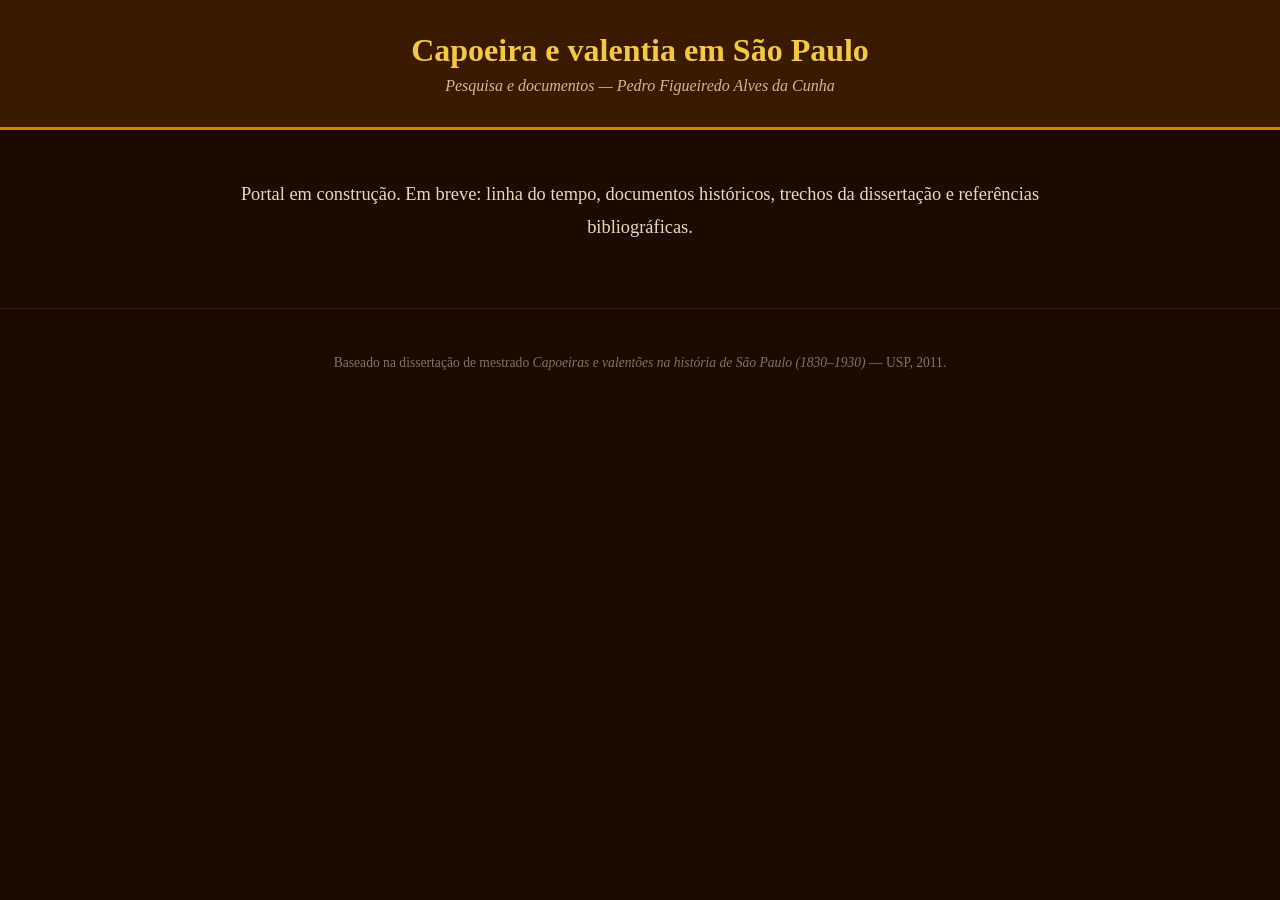
==== index.html @ b73220f3 "Página inicial do portal - estrutura base" ====
<!DOCTYPE html>
<html lang="pt-BR">
<head>
  <meta charset="UTF-8" />
  <meta name="viewport" content="width=device-width, initial-scale=1.0" />
  <title>Capoeira e valentia em São Paulo — Pesquisa e documentos</title>
  <style>
    body {
      font-family: Georgia, serif;
      background: #1a0a00;
      color: #f0e6d3;
      margin: 0;
      padding: 0;
    }
    header {
      background: #3b1a00;
      padding: 2rem;
      text-align: center;
      border-bottom: 3px solid #c8860a;
    }
    header h1 {
      font-size: 2rem;
      color: #f5c842;
      margin: 0 0 0.5rem 0;
    }
    header p {
      color: #d4b896;
      font-style: italic;
      margin: 0;
    }
    main {
      max-width: 900px;
      margin: 3rem auto;
      padding: 0 1.5rem;
      text-align: center;
    }
    main p {
      font-size: 1.15rem;
      line-height: 1.8;
      color: #e8d8c0;
    }
    footer {
      text-align: center;
      padding: 2rem;
      color: #8a7060;
      font-size: 0.85rem;
      border-top: 1px solid #3b1a00;
      margin-top: 4rem;
    }
  </style>
</head>
<body>
  <header>
    <h1>Capoeira e valentia em São Paulo</h1>
    <p>Pesquisa e documentos — Pedro Figueiredo Alves da Cunha</p>
  </header>
  <main>
    <p>Portal em construção. Em breve: linha do tempo, documentos históricos, trechos da dissertação e referências bibliográficas.</p>
  </main>
  <footer>
    <p>Baseado na dissertação de mestrado <em>Capoeiras e valentões na história de São Paulo (1830–1930)</em> — USP, 2011.</p>
  </footer>
</body>
</html>
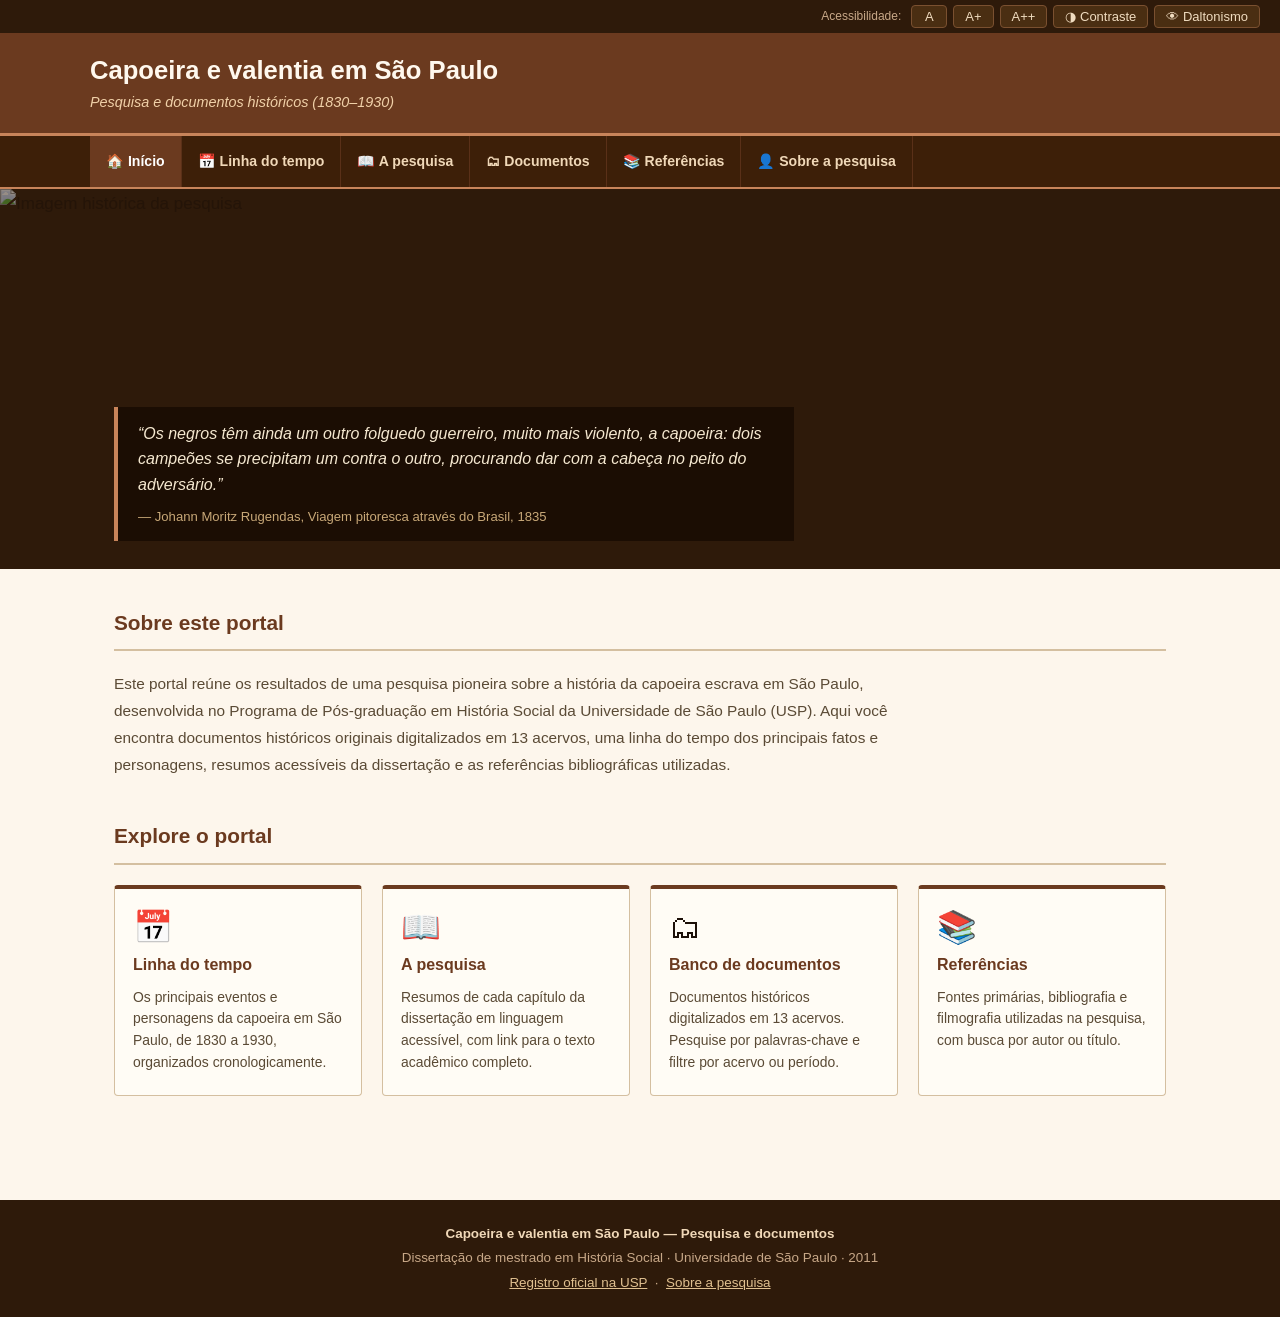
==== commit 235ac0b5: "Estrutura base do portal: layout, identidade visual, navegação e páginas-esqueleto" ====
--- a/index.html
+++ b/index.html
@@ -3,62 +3,105 @@
 <head>
   <meta charset="UTF-8" />
   <meta name="viewport" content="width=device-width, initial-scale=1.0" />
+  <meta name="description" content="Portal de pesquisa sobre a história da capoeira escrava em São Paulo (1830-1930). Documentos históricos, linha do tempo, dissertação e referências." />
   <title>Capoeira e valentia em São Paulo — Pesquisa e documentos</title>
-  <style>
-    body {
-      font-family: Georgia, serif;
-      background: #1a0a00;
-      color: #f0e6d3;
-      margin: 0;
-      padding: 0;
-    }
-    header {
-      background: #3b1a00;
-      padding: 2rem;
-      text-align: center;
-      border-bottom: 3px solid #c8860a;
-    }
-    header h1 {
-      font-size: 2rem;
-      color: #f5c842;
-      margin: 0 0 0.5rem 0;
-    }
-    header p {
-      color: #d4b896;
-      font-style: italic;
-      margin: 0;
-    }
-    main {
-      max-width: 900px;
-      margin: 3rem auto;
-      padding: 0 1.5rem;
-      text-align: center;
-    }
-    main p {
-      font-size: 1.15rem;
-      line-height: 1.8;
-      color: #e8d8c0;
-    }
-    footer {
-      text-align: center;
-      padding: 2rem;
-      color: #8a7060;
-      font-size: 0.85rem;
-      border-top: 1px solid #3b1a00;
-      margin-top: 4rem;
-    }
-  </style>
+  <link rel="stylesheet" href="style.css" />
 </head>
 <body>
+
+  <!-- BARRA DE ACESSIBILIDADE -->
+  <div class="acess-bar" role="toolbar" aria-label="Opções de acessibilidade">
+    <span>Acessibilidade:</span>
+    <button class="btn-fonte" data-nivel="n" title="Tamanho de texto padrão">A</button>
+    <button class="btn-fonte" data-nivel="g"  title="Texto maior">A+</button>
+    <button class="btn-fonte" data-nivel="gg" title="Texto bem maior">A++</button>
+    <button id="btn-contraste"  title="Alto contraste para baixa visão">◑ Contraste</button>
+    <button id="btn-daltonismo" title="Filtro para daltonismo">👁 Daltonismo</button>
+  </div>
+
+  <!-- CABEÇALHO -->
   <header>
-    <h1>Capoeira e valentia em São Paulo</h1>
-    <p>Pesquisa e documentos — Pedro Figueiredo Alves da Cunha</p>
+    <div class="header-inner">
+      <h1>Capoeira e valentia em São Paulo</h1>
+      <p class="subtitulo">Pesquisa e documentos históricos (1830–1930)</p>
+    </div>
   </header>
+
+  <!-- MENU -->
+  <nav aria-label="Menu principal">
+    <button class="menu-toggle" aria-expanded="false" aria-controls="menu-lista">☰ Menu</button>
+    <ul id="menu-lista" role="list">
+      <li><a href="index.html" class="ativo">🏠 Início</a></li>
+      <li><a href="timeline.html">📅 Linha do tempo</a></li>
+      <li><a href="dissertacao.html">📖 A pesquisa</a></li>
+      <li><a href="documentos.html">🗂 Documentos</a></li>
+      <li><a href="referencias.html">📚 Referências</a></li>
+      <li><a href="sobre.html">👤 Sobre a pesquisa</a></li>
+    </ul>
+  </nav>
+
+  <!-- HERO BANNER -->
+  <section class="hero" aria-label="Imagem histórica em destaque">
+    <img id="hero-img" class="hero-img" src="img/hero/Rugendas_capoeira_RJ.jpg" alt="Imagem histórica da pesquisa" />
+    <div class="hero-overlay">
+      <blockquote class="hero-citacao">
+        <span id="hero-texto">"Aqui é a capoeira, espécie de dança física, de evoluções atrevidas e guerreiras, cadenciada pelo tambor do Congo."</span>
+        <cite id="hero-fonte">— Charles Ribeyrolles, <em>Brazil Pittoresco</em>, 1859</cite>
+      </blockquote>
+    </div>
+  </section>
+
+  <!-- CONTEÚDO PRINCIPAL -->
   <main>
-    <p>Portal em construção. Em breve: linha do tempo, documentos históricos, trechos da dissertação e referências bibliográficas.</p>
+
+    <!-- INTRODUÇÃO -->
+    <section aria-labelledby="intro-titulo" style="margin-bottom: 40px;">
+      <h2 id="intro-titulo" class="secao-titulo">Sobre este portal</h2>
+      <p style="max-width: 780px; color: var(--text-muted); font-size: 0.96rem;">
+        Este portal reúne os resultados de uma pesquisa pioneira sobre a história da capoeira escrava em São Paulo, desenvolvida no Programa de Pós-graduação em História Social da Universidade de São Paulo (USP). Aqui você encontra documentos históricos originais digitalizados em 13 acervos, uma linha do tempo dos principais fatos e personagens, resumos acessíveis da dissertação e as referências bibliográficas utilizadas.
+      </p>
+    </section>
+
+    <!-- CARDS DAS SEÇÕES -->
+    <section aria-labelledby="secoes-titulo">
+      <h2 id="secoes-titulo" class="secao-titulo">Explore o portal</h2>
+      <div class="cards-grid">
+        <a class="card" href="timeline.html">
+          <span class="card-icon">📅</span>
+          <h3>Linha do tempo</h3>
+          <p>Os principais eventos e personagens da capoeira em São Paulo, de 1830 a 1930, organizados cronologicamente.</p>
+        </a>
+        <a class="card" href="dissertacao.html">
+          <span class="card-icon">📖</span>
+          <h3>A pesquisa</h3>
+          <p>Resumos de cada capítulo da dissertação em linguagem acessível, com link para o texto acadêmico completo.</p>
+        </a>
+        <a class="card" href="documentos.html">
+          <span class="card-icon">🗂</span>
+          <h3>Banco de documentos</h3>
+          <p>Documentos históricos digitalizados em 13 acervos. Pesquise por palavras-chave e filtre por acervo ou período.</p>
+        </a>
+        <a class="card" href="referencias.html">
+          <span class="card-icon">📚</span>
+          <h3>Referências</h3>
+          <p>Fontes primárias, bibliografia e filmografia utilizadas na pesquisa, com busca por autor ou título.</p>
+        </a>
+      </div>
+    </section>
+
   </main>
+
+  <!-- RODAPÉ -->
   <footer>
-    <p>Baseado na dissertação de mestrado <em>Capoeiras e valentões na história de São Paulo (1830–1930)</em> — USP, 2011.</p>
+    <p>
+      <strong>Capoeira e valentia em São Paulo — Pesquisa e documentos</strong><br />
+      Dissertação de mestrado em História Social · Universidade de São Paulo · 2011<br />
+      <a href="https://teses.usp.br/teses/disponiveis/8/8138/tde-11092012-105013/pt-br.html" target="_blank" rel="noopener">Registro oficial na USP</a>
+      &nbsp;·&nbsp;
+      <a href="sobre.html">Sobre a pesquisa</a>
+    </p>
   </footer>
+
+  <script src="script.js"></script>
 </body>
 </html>
--- a/style.css
+++ b/style.css
@@ -0,0 +1,366 @@
+/* ============================================================
+   PORTAL: Capoeira e valentia em São Paulo
+   Folha de estilos global
+   ============================================================ */
+
+/* === VARIÁVEIS DE TEMA (padrão: creme/pardo histórico) === */
+:root {
+  --bg:           #fdf6ec;   /* creme papel antigo */
+  --bg-alt:       #f5ead8;   /* pardo claro */
+  --bg-card:      #fffcf5;
+  --text:         #1c1008;   /* marrom muito escuro */
+  --text-muted:   #5a4a35;
+  --accent:       #6b3a1f;   /* marrom-terra */
+  --accent-hover: #8f4f28;
+  --accent-light: #c8845a;
+  --border:       #d4bfa0;
+  --focus:        #005fcc;
+  --white:        #ffffff;
+  --font:         Arial, Helvetica, sans-serif;
+  --font-size:    17px;
+  --radius:       4px;
+  --shadow:       0 2px 10px rgba(0,0,0,0.10);
+}
+
+/* === ALTO CONTRASTE === */
+body.alto-contraste {
+  --bg:           #000000;
+  --bg-alt:       #111111;
+  --bg-card:      #0a0a0a;
+  --text:         #ffffff;
+  --text-muted:   #dddddd;
+  --accent:       #ffdd00;
+  --accent-hover: #ffee55;
+  --accent-light: #ffee55;
+  --border:       #888888;
+}
+
+/* === DALTONISMO (desaturado) === */
+body.daltonismo { filter: grayscale(60%) contrast(1.15); }
+
+/* === TAMANHOS DE FONTE === */
+body.fonte-g  { --font-size: 20px; }
+body.fonte-gg { --font-size: 24px; }
+
+/* ============================================================
+   RESET E BASE
+   ============================================================ */
+*, *::before, *::after { box-sizing: border-box; margin: 0; padding: 0; }
+
+html { scroll-behavior: smooth; }
+
+body {
+  font-family: var(--font);
+  font-size: var(--font-size);
+  background: var(--bg);
+  color: var(--text);
+  line-height: 1.75;
+  min-height: 100vh;
+  display: flex;
+  flex-direction: column;
+}
+
+img { max-width: 100%; height: auto; display: block; }
+
+a {
+  color: var(--accent);
+  text-decoration: underline;
+}
+a:hover  { color: var(--accent-hover); }
+a:focus  { outline: 3px solid var(--focus); outline-offset: 2px; }
+
+/* ============================================================
+   ACESSIBILIDADE — barra no canto superior direito
+   ============================================================ */
+.acess-bar {
+  background: #2e1a0a;
+  display: flex;
+  justify-content: flex-end;
+  align-items: center;
+  gap: 6px;
+  padding: 5px 20px;
+  flex-wrap: wrap;
+}
+.acess-bar span {
+  color: #c8a888;
+  font-size: 12px;
+  margin-right: 4px;
+}
+.acess-bar button {
+  background: #4a2e12;
+  color: #f0dcc0;
+  border: 1px solid #7a5030;
+  border-radius: var(--radius);
+  padding: 3px 11px;
+  font-size: 13px;
+  font-family: var(--font);
+  cursor: pointer;
+  transition: background .15s;
+  min-width: 36px;
+}
+.acess-bar button:hover   { background: var(--accent); }
+.acess-bar button.ativo   { background: var(--accent); border-color: var(--accent-light); }
+.acess-bar button:focus   { outline: 3px solid var(--focus); }
+
+/* ============================================================
+   CABEÇALHO
+   ============================================================ */
+header {
+  background: var(--accent);
+  padding: 22px 24px 18px;
+  border-bottom: 3px solid var(--accent-light);
+}
+.header-inner {
+  max-width: 1100px;
+  margin: 0 auto;
+}
+header h1 {
+  font-family: var(--font);
+  font-size: 1.6rem;
+  font-weight: 700;
+  color: #fff8ee;
+  line-height: 1.2;
+}
+header .subtitulo {
+  font-size: 0.9rem;
+  color: #f0d0a8;
+  margin-top: 4px;
+  font-style: italic;
+}
+
+/* ============================================================
+   MENU DE NAVEGAÇÃO
+   ============================================================ */
+nav {
+  background: #3d1f08;
+  border-bottom: 2px solid var(--accent-light);
+  position: sticky;
+  top: 0;
+  z-index: 100;
+}
+nav ul {
+  max-width: 1100px;
+  margin: 0 auto;
+  display: flex;
+  list-style: none;
+  flex-wrap: wrap;
+}
+nav ul li a {
+  display: block;
+  color: #f0d8b8;
+  text-decoration: none;
+  padding: 13px 16px;
+  font-size: 0.88rem;
+  font-weight: 600;
+  border-right: 1px solid #5a3018;
+  transition: background .15s, color .15s;
+  white-space: nowrap;
+}
+nav ul li a:hover  { background: var(--accent); color: #ffffff; text-decoration: none; }
+nav ul li a.ativo  { background: var(--accent); color: #ffffff; }
+nav ul li a:focus  { outline: 3px solid var(--focus); outline-offset: -3px; }
+
+/* menu hambúrguer mobile */
+.menu-toggle {
+  display: none;
+  background: none;
+  border: none;
+  color: #f0d8b8;
+  font-size: 1.6rem;
+  padding: 10px 18px;
+  cursor: pointer;
+  width: 100%;
+  text-align: left;
+}
+
+/* ============================================================
+   HERO BANNER
+   ============================================================ */
+.hero {
+  position: relative;
+  width: 100%;
+  height: 380px;
+  overflow: hidden;
+  background: #2e1a0a;
+  display: flex;
+  align-items: flex-end;
+}
+.hero-img {
+  position: absolute;
+  inset: 0;
+  width: 100%;
+  height: 100%;
+  object-fit: cover;
+  object-position: center 30%;
+  opacity: 0.5;
+  transition: opacity .4s;
+}
+.hero-overlay {
+  position: relative;
+  z-index: 1;
+  width: 100%;
+  max-width: 1100px;
+  margin: 0 auto;
+  padding: 0 24px 28px;
+}
+.hero-citacao {
+  background: rgba(20, 8, 0, 0.75);
+  border-left: 4px solid var(--accent-light);
+  color: #f5e8d0;
+  padding: 14px 20px;
+  font-size: 1rem;
+  font-style: italic;
+  max-width: 680px;
+  line-height: 1.6;
+}
+.hero-citacao cite {
+  display: block;
+  margin-top: 8px;
+  font-size: 0.82rem;
+  font-style: normal;
+  color: #c8a878;
+}
+
+/* ============================================================
+   CONTEÚDO PRINCIPAL
+   ============================================================ */
+main {
+  max-width: 1100px;
+  margin: 0 auto;
+  padding: 36px 24px 56px;
+  flex: 1;
+  width: 100%;
+}
+
+.secao-titulo {
+  font-size: 1.3rem;
+  font-weight: 700;
+  color: var(--accent);
+  margin-bottom: 20px;
+  padding-bottom: 8px;
+  border-bottom: 2px solid var(--border);
+}
+
+/* ============================================================
+   CARDS DAS SEÇÕES
+   ============================================================ */
+.cards-grid {
+  display: grid;
+  grid-template-columns: repeat(auto-fit, minmax(220px, 1fr));
+  gap: 20px;
+  margin-bottom: 48px;
+}
+.card {
+  background: var(--bg-card);
+  border: 1px solid var(--border);
+  border-top: 4px solid var(--accent);
+  border-radius: var(--radius);
+  padding: 22px 18px;
+  text-decoration: none;
+  color: var(--text);
+  transition: box-shadow .2s, border-top-color .2s, transform .15s;
+  display: flex;
+  flex-direction: column;
+  gap: 8px;
+}
+.card:hover {
+  box-shadow: var(--shadow);
+  border-top-color: var(--accent-light);
+  transform: translateY(-2px);
+  text-decoration: none;
+}
+.card:focus { outline: 3px solid var(--focus); }
+.card-icon  { font-size: 2rem; line-height: 1; }
+.card h3    { font-size: 1rem; font-weight: 700; color: var(--accent); }
+.card p     { font-size: 0.87rem; color: var(--text-muted); line-height: 1.55; }
+
+/* ============================================================
+   SEÇÃO SOBRE A PESQUISA
+   ============================================================ */
+.sobre-grid {
+  display: grid;
+  grid-template-columns: 180px 1fr;
+  gap: 32px;
+  align-items: start;
+  padding-top: 36px;
+  border-top: 1px solid var(--border);
+}
+.sobre-foto {
+  width: 100%;
+  aspect-ratio: 3/4;
+  object-fit: cover;
+  object-position: center top;
+  border: 2px solid var(--border);
+  border-radius: var(--radius);
+  filter: grayscale(100%);
+}
+.sobre-texto h2   { font-size: 1.2rem; color: var(--accent); margin-bottom: 12px; }
+.sobre-texto p    { color: var(--text-muted); font-size: 0.93rem; margin-bottom: 12px; line-height: 1.7; }
+.sobre-texto a    { color: var(--accent); }
+.sobre-texto a:hover { color: var(--accent-hover); }
+
+/* ============================================================
+   PÁGINAS INTERNAS — cabeçalho de seção
+   ============================================================ */
+.page-header {
+  background: var(--bg-alt);
+  border-bottom: 2px solid var(--border);
+  padding: 28px 24px;
+  margin-bottom: 32px;
+}
+.page-header-inner {
+  max-width: 1100px;
+  margin: 0 auto;
+}
+.page-header h2   { font-size: 1.5rem; color: var(--accent); margin-bottom: 6px; }
+.page-header p    { font-size: 0.95rem; color: var(--text-muted); }
+
+/* em construção */
+.em-construcao {
+  text-align: center;
+  padding: 60px 24px;
+  color: var(--text-muted);
+}
+.em-construcao .icon { font-size: 3rem; margin-bottom: 16px; }
+.em-construcao h3    { font-size: 1.2rem; color: var(--accent); margin-bottom: 10px; }
+
+/* ============================================================
+   RODAPÉ
+   ============================================================ */
+footer {
+  background: #2e1a0a;
+  color: #c8a888;
+  text-align: center;
+  padding: 22px 24px;
+  font-size: 0.84rem;
+  line-height: 1.8;
+  margin-top: auto;
+}
+footer a { color: #e0c090; }
+footer strong { color: #f0d8b8; }
+
+/* ============================================================
+   RESPONSIVO
+   ============================================================ */
+@media (max-width: 768px) {
+  header h1          { font-size: 1.25rem; }
+  .hero              { height: 260px; }
+  .hero-citacao      { font-size: 0.9rem; }
+
+  /* menu colapsável */
+  .menu-toggle       { display: block; }
+  nav ul             { display: none; flex-direction: column; }
+  nav ul.aberto      { display: flex; }
+  nav ul li a        { border-right: none; border-bottom: 1px solid #5a3018; padding: 12px 18px; }
+
+  .cards-grid        { grid-template-columns: 1fr 1fr; }
+  .sobre-grid        { grid-template-columns: 1fr; }
+  .sobre-foto        { width: 140px; margin: 0 auto; aspect-ratio: 1/1; object-position: center 15%; }
+}
+
+@media (max-width: 480px) {
+  .cards-grid        { grid-template-columns: 1fr; }
+  .acess-bar         { justify-content: center; }
+  header h1          { font-size: 1.1rem; }
+  main               { padding: 24px 16px 40px; }
+}
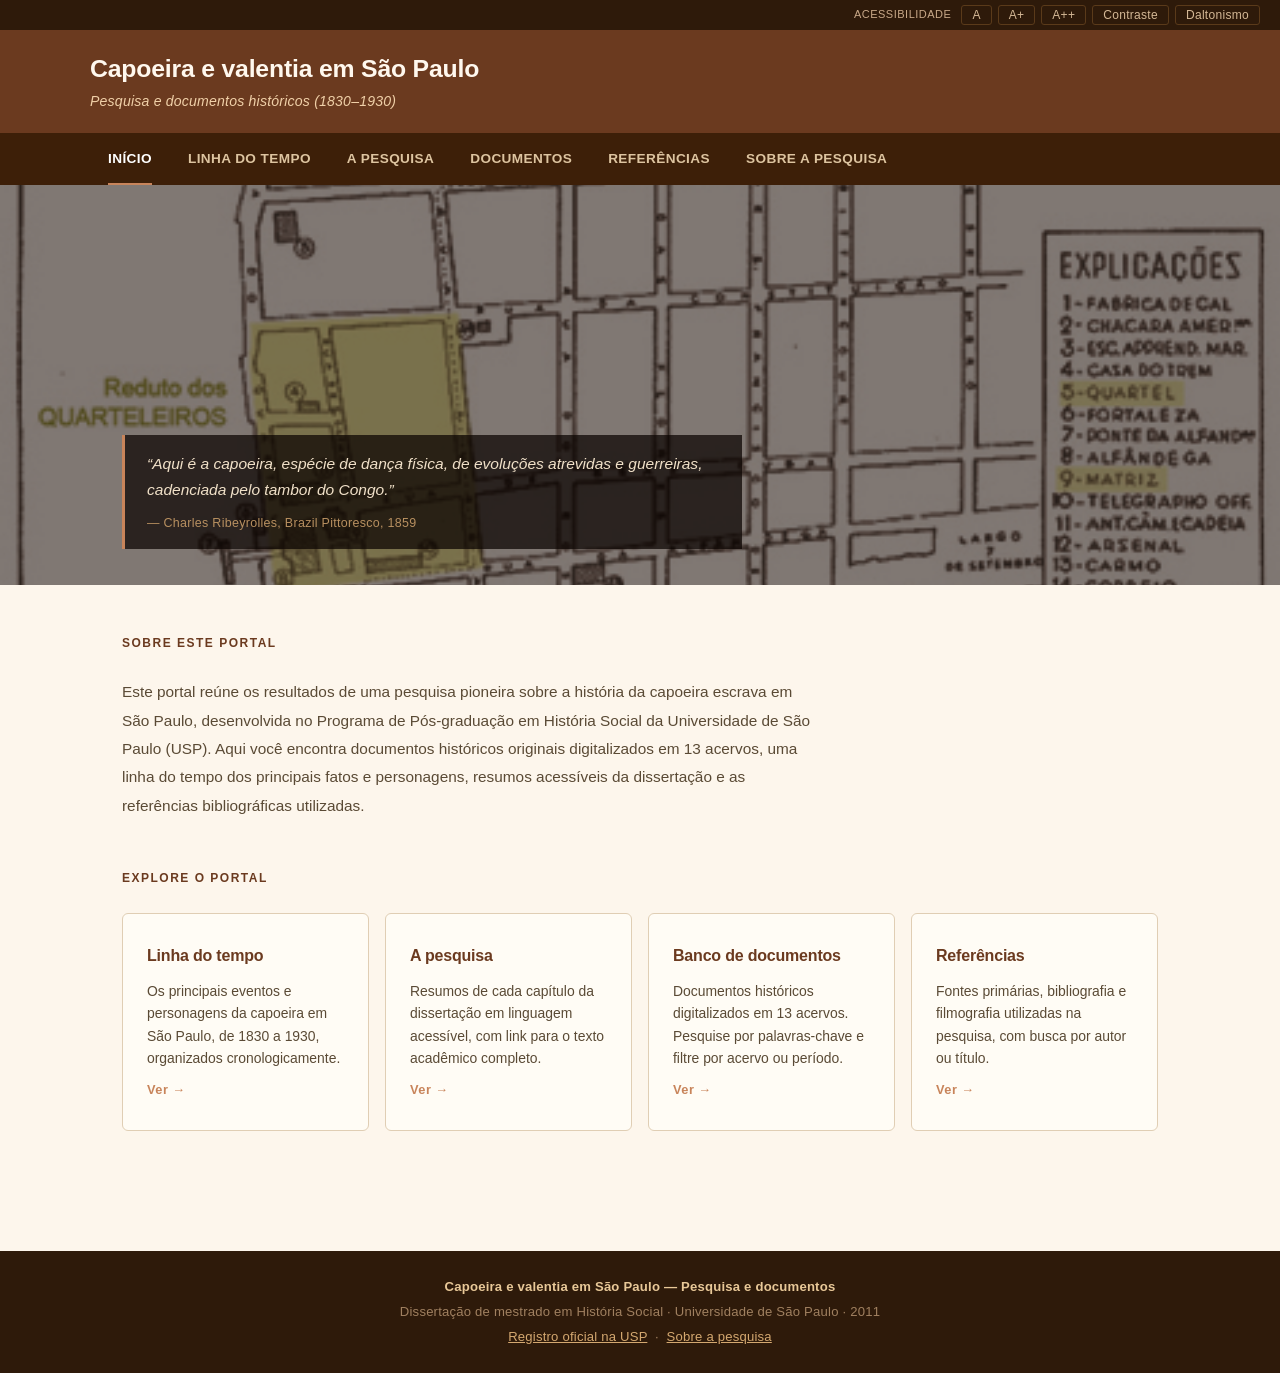
==== commit eb0a0770: "Visual contemporâneo: sem ícones emoji, sem divisórias, cards modernos; minibio atualizada" ====
--- a/index.html
+++ b/index.html
@@ -9,17 +9,15 @@
 </head>
 <body>
 
-  <!-- BARRA DE ACESSIBILIDADE -->
   <div class="acess-bar" role="toolbar" aria-label="Opções de acessibilidade">
-    <span>Acessibilidade:</span>
-    <button class="btn-fonte" data-nivel="n" title="Tamanho de texto padrão">A</button>
+    <span>Acessibilidade</span>
+    <button class="btn-fonte" data-nivel="n" title="Tamanho padrão">A</button>
     <button class="btn-fonte" data-nivel="g"  title="Texto maior">A+</button>
     <button class="btn-fonte" data-nivel="gg" title="Texto bem maior">A++</button>
-    <button id="btn-contraste"  title="Alto contraste para baixa visão">◑ Contraste</button>
-    <button id="btn-daltonismo" title="Filtro para daltonismo">👁 Daltonismo</button>
+    <button id="btn-contraste"  title="Alto contraste">Contraste</button>
+    <button id="btn-daltonismo" title="Filtro daltonismo">Daltonismo</button>
   </div>
 
-  <!-- CABEÇALHO -->
   <header>
     <div class="header-inner">
       <h1>Capoeira e valentia em São Paulo</h1>
@@ -27,71 +25,65 @@
     </div>
   </header>
 
-  <!-- MENU -->
   <nav aria-label="Menu principal">
-    <button class="menu-toggle" aria-expanded="false" aria-controls="menu-lista">☰ Menu</button>
+    <button class="menu-toggle" aria-expanded="false" aria-controls="menu-lista">Menu</button>
     <ul id="menu-lista" role="list">
-      <li><a href="index.html" class="ativo">🏠 Início</a></li>
-      <li><a href="timeline.html">📅 Linha do tempo</a></li>
-      <li><a href="dissertacao.html">📖 A pesquisa</a></li>
-      <li><a href="documentos.html">🗂 Documentos</a></li>
-      <li><a href="referencias.html">📚 Referências</a></li>
-      <li><a href="sobre.html">👤 Sobre a pesquisa</a></li>
+      <li><a href="index.html" class="ativo">Início</a></li>
+      <li><a href="timeline.html">Linha do tempo</a></li>
+      <li><a href="dissertacao.html">A pesquisa</a></li>
+      <li><a href="documentos.html">Documentos</a></li>
+      <li><a href="referencias.html">Referências</a></li>
+      <li><a href="sobre.html">Sobre a pesquisa</a></li>
     </ul>
   </nav>
 
-  <!-- HERO BANNER -->
   <section class="hero" aria-label="Imagem histórica em destaque">
     <img id="hero-img" class="hero-img" src="img/hero/Rugendas_capoeira_RJ.jpg" alt="Imagem histórica da pesquisa" />
     <div class="hero-overlay">
       <blockquote class="hero-citacao">
         <span id="hero-texto">"Aqui é a capoeira, espécie de dança física, de evoluções atrevidas e guerreiras, cadenciada pelo tambor do Congo."</span>
-        <cite id="hero-fonte">— Charles Ribeyrolles, <em>Brazil Pittoresco</em>, 1859</cite>
+        <cite id="hero-fonte">— Charles Ribeyrolles, Brazil Pittoresco, 1859</cite>
       </blockquote>
     </div>
   </section>
 
-  <!-- CONTEÚDO PRINCIPAL -->
   <main>
 
-    <!-- INTRODUÇÃO -->
-    <section aria-labelledby="intro-titulo" style="margin-bottom: 40px;">
-      <h2 id="intro-titulo" class="secao-titulo">Sobre este portal</h2>
-      <p style="max-width: 780px; color: var(--text-muted); font-size: 0.96rem;">
+    <section aria-labelledby="intro-titulo" style="margin-bottom: 48px;">
+      <p class="secao-titulo" id="intro-titulo">Sobre este portal</p>
+      <p style="max-width: 700px; color: var(--text-muted); font-size: 0.96rem; line-height: 1.85;">
         Este portal reúne os resultados de uma pesquisa pioneira sobre a história da capoeira escrava em São Paulo, desenvolvida no Programa de Pós-graduação em História Social da Universidade de São Paulo (USP). Aqui você encontra documentos históricos originais digitalizados em 13 acervos, uma linha do tempo dos principais fatos e personagens, resumos acessíveis da dissertação e as referências bibliográficas utilizadas.
       </p>
     </section>
 
-    <!-- CARDS DAS SEÇÕES -->
     <section aria-labelledby="secoes-titulo">
-      <h2 id="secoes-titulo" class="secao-titulo">Explore o portal</h2>
+      <p class="secao-titulo" id="secoes-titulo">Explore o portal</p>
       <div class="cards-grid">
         <a class="card" href="timeline.html">
-          <span class="card-icon">📅</span>
           <h3>Linha do tempo</h3>
           <p>Os principais eventos e personagens da capoeira em São Paulo, de 1830 a 1930, organizados cronologicamente.</p>
+          <span class="card-arrow">Ver &rarr;</span>
         </a>
         <a class="card" href="dissertacao.html">
-          <span class="card-icon">📖</span>
           <h3>A pesquisa</h3>
           <p>Resumos de cada capítulo da dissertação em linguagem acessível, com link para o texto acadêmico completo.</p>
+          <span class="card-arrow">Ver &rarr;</span>
         </a>
         <a class="card" href="documentos.html">
-          <span class="card-icon">🗂</span>
           <h3>Banco de documentos</h3>
           <p>Documentos históricos digitalizados em 13 acervos. Pesquise por palavras-chave e filtre por acervo ou período.</p>
+          <span class="card-arrow">Ver &rarr;</span>
         </a>
         <a class="card" href="referencias.html">
-          <span class="card-icon">📚</span>
           <h3>Referências</h3>
           <p>Fontes primárias, bibliografia e filmografia utilizadas na pesquisa, com busca por autor ou título.</p>
+          <span class="card-arrow">Ver &rarr;</span>
         </a>
       </div>
     </section>
 
   </main>
 
-  <!-- RODAPÉ -->
   <footer>
     <p>
       <strong>Capoeira e valentia em São Paulo — Pesquisa e documentos</strong><br />
--- a/style.css
+++ b/style.css
@@ -1,52 +1,42 @@
 /* ============================================================
    PORTAL: Capoeira e valentia em São Paulo
-   Folha de estilos global
-   ============================================================ */
-
-/* === VARIÁVEIS DE TEMA (padrão: creme/pardo histórico) === */
+   Folha de estilos global — design contemporâneo
+   ============================================================ */
+
 :root {
-  --bg:           #fdf6ec;   /* creme papel antigo */
-  --bg-alt:       #f5ead8;   /* pardo claro */
+  --bg:           #fdf6ec;
+  --bg-alt:       #f5ead8;
   --bg-card:      #fffcf5;
-  --text:         #1c1008;   /* marrom muito escuro */
+  --text:         #1c1008;
   --text-muted:   #5a4a35;
-  --accent:       #6b3a1f;   /* marrom-terra */
+  --accent:       #6b3a1f;
   --accent-hover: #8f4f28;
   --accent-light: #c8845a;
-  --border:       #d4bfa0;
+  --border:       #e0ceB4;
   --focus:        #005fcc;
-  --white:        #ffffff;
   --font:         Arial, Helvetica, sans-serif;
   --font-size:    17px;
-  --radius:       4px;
-  --shadow:       0 2px 10px rgba(0,0,0,0.10);
-}
-
-/* === ALTO CONTRASTE === */
+  --radius:       6px;
+  --shadow:       0 4px 24px rgba(0,0,0,0.08);
+}
+
 body.alto-contraste {
-  --bg:           #000000;
-  --bg-alt:       #111111;
+  --bg:           #000;
+  --bg-alt:       #111;
   --bg-card:      #0a0a0a;
-  --text:         #ffffff;
-  --text-muted:   #dddddd;
+  --text:         #fff;
+  --text-muted:   #ddd;
   --accent:       #ffdd00;
   --accent-hover: #ffee55;
   --accent-light: #ffee55;
-  --border:       #888888;
-}
-
-/* === DALTONISMO (desaturado) === */
-body.daltonismo { filter: grayscale(60%) contrast(1.15); }
-
-/* === TAMANHOS DE FONTE === */
-body.fonte-g  { --font-size: 20px; }
-body.fonte-gg { --font-size: 24px; }
-
-/* ============================================================
-   RESET E BASE
-   ============================================================ */
+  --border:       #888;
+}
+
+body.daltonismo  { filter: grayscale(60%) contrast(1.15); }
+body.fonte-g     { --font-size: 20px; }
+body.fonte-gg    { --font-size: 24px; }
+
 *, *::before, *::after { box-sizing: border-box; margin: 0; padding: 0; }
-
 html { scroll-behavior: smooth; }
 
 body {
@@ -62,15 +52,12 @@
 
 img { max-width: 100%; height: auto; display: block; }
 
-a {
-  color: var(--accent);
-  text-decoration: underline;
-}
-a:hover  { color: var(--accent-hover); }
+a { color: var(--accent); text-decoration: none; }
+a:hover  { color: var(--accent-hover); text-decoration: underline; }
 a:focus  { outline: 3px solid var(--focus); outline-offset: 2px; }
 
 /* ============================================================
-   ACESSIBILIDADE — barra no canto superior direito
+   BARRA DE ACESSIBILIDADE
    ============================================================ */
 .acess-bar {
   background: #2e1a0a;
@@ -83,57 +70,56 @@
 }
 .acess-bar span {
   color: #c8a888;
+  font-size: 11px;
+  letter-spacing: 0.5px;
+  text-transform: uppercase;
+  margin-right: 4px;
+}
+.acess-bar button {
+  background: transparent;
+  color: #d4b896;
+  border: 1px solid #5a3a1a;
+  border-radius: 3px;
+  padding: 2px 10px;
   font-size: 12px;
-  margin-right: 4px;
-}
-.acess-bar button {
-  background: #4a2e12;
-  color: #f0dcc0;
-  border: 1px solid #7a5030;
-  border-radius: var(--radius);
-  padding: 3px 11px;
-  font-size: 13px;
   font-family: var(--font);
   cursor: pointer;
-  transition: background .15s;
-  min-width: 36px;
-}
-.acess-bar button:hover   { background: var(--accent); }
-.acess-bar button.ativo   { background: var(--accent); border-color: var(--accent-light); }
-.acess-bar button:focus   { outline: 3px solid var(--focus); }
+  transition: background .15s, color .15s;
+  letter-spacing: 0.3px;
+}
+.acess-bar button:hover  { background: var(--accent); color: #fff; border-color: var(--accent); }
+.acess-bar button.ativo  { background: var(--accent); color: #fff; border-color: var(--accent); }
+.acess-bar button:focus  { outline: 3px solid var(--focus); }
 
 /* ============================================================
    CABEÇALHO
    ============================================================ */
 header {
   background: var(--accent);
-  padding: 22px 24px 18px;
-  border-bottom: 3px solid var(--accent-light);
-}
-.header-inner {
-  max-width: 1100px;
-  margin: 0 auto;
-}
+  padding: 24px 32px 20px;
+}
+.header-inner { max-width: 1100px; margin: 0 auto; }
+
 header h1 {
-  font-family: var(--font);
-  font-size: 1.6rem;
+  font-size: 1.55rem;
   font-weight: 700;
   color: #fff8ee;
   line-height: 1.2;
+  letter-spacing: -0.2px;
 }
 header .subtitulo {
-  font-size: 0.9rem;
+  font-size: 0.88rem;
   color: #f0d0a8;
-  margin-top: 4px;
+  margin-top: 5px;
   font-style: italic;
-}
-
-/* ============================================================
-   MENU DE NAVEGAÇÃO
+  letter-spacing: 0.2px;
+}
+
+/* ============================================================
+   NAVEGAÇÃO
    ============================================================ */
 nav {
   background: #3d1f08;
-  border-bottom: 2px solid var(--accent-light);
   position: sticky;
   top: 0;
   z-index: 100;
@@ -147,27 +133,41 @@
 }
 nav ul li a {
   display: block;
-  color: #f0d8b8;
+  color: #ddc4a0;
   text-decoration: none;
-  padding: 13px 16px;
-  font-size: 0.88rem;
+  padding: 14px 18px;
+  font-size: 0.85rem;
   font-weight: 600;
-  border-right: 1px solid #5a3018;
-  transition: background .15s, color .15s;
-  white-space: nowrap;
-}
-nav ul li a:hover  { background: var(--accent); color: #ffffff; text-decoration: none; }
-nav ul li a.ativo  { background: var(--accent); color: #ffffff; }
+  letter-spacing: 0.4px;
+  text-transform: uppercase;
+  transition: color .15s, background .15s;
+  position: relative;
+}
+nav ul li a::after {
+  content: '';
+  position: absolute;
+  bottom: 0; left: 18px; right: 18px;
+  height: 2px;
+  background: var(--accent-light);
+  transform: scaleX(0);
+  transition: transform .2s;
+}
+nav ul li a:hover  { color: #fff; text-decoration: none; }
+nav ul li a:hover::after { transform: scaleX(1); }
+nav ul li a.ativo  { color: #fff; }
+nav ul li a.ativo::after { transform: scaleX(1); }
 nav ul li a:focus  { outline: 3px solid var(--focus); outline-offset: -3px; }
 
-/* menu hambúrguer mobile */
 .menu-toggle {
   display: none;
   background: none;
   border: none;
-  color: #f0d8b8;
-  font-size: 1.6rem;
-  padding: 10px 18px;
+  color: #ddc4a0;
+  font-size: 1rem;
+  font-weight: 600;
+  letter-spacing: 0.5px;
+  text-transform: uppercase;
+  padding: 14px 20px;
   cursor: pointer;
   width: 100%;
   text-align: left;
@@ -179,9 +179,9 @@
 .hero {
   position: relative;
   width: 100%;
-  height: 380px;
+  height: 400px;
   overflow: hidden;
-  background: #2e1a0a;
+  background: #1a0a00;
   display: flex;
   align-items: flex-end;
 }
@@ -192,8 +192,7 @@
   height: 100%;
   object-fit: cover;
   object-position: center 30%;
-  opacity: 0.5;
-  transition: opacity .4s;
+  opacity: 0.45;
 }
 .hero-overlay {
   position: relative;
@@ -201,24 +200,25 @@
   width: 100%;
   max-width: 1100px;
   margin: 0 auto;
-  padding: 0 24px 28px;
+  padding: 0 32px 36px;
 }
 .hero-citacao {
-  background: rgba(20, 8, 0, 0.75);
-  border-left: 4px solid var(--accent-light);
-  color: #f5e8d0;
-  padding: 14px 20px;
-  font-size: 1rem;
+  background: rgba(10, 4, 0, 0.72);
+  border-left: 3px solid var(--accent-light);
+  color: #f0e0c8;
+  padding: 16px 22px;
+  font-size: 0.97rem;
   font-style: italic;
-  max-width: 680px;
-  line-height: 1.6;
+  max-width: 620px;
+  line-height: 1.65;
 }
 .hero-citacao cite {
   display: block;
-  margin-top: 8px;
-  font-size: 0.82rem;
+  margin-top: 10px;
+  font-size: 0.78rem;
   font-style: normal;
-  color: #c8a878;
+  color: #b89060;
+  letter-spacing: 0.3px;
 }
 
 /* ============================================================
@@ -227,140 +227,203 @@
 main {
   max-width: 1100px;
   margin: 0 auto;
-  padding: 36px 24px 56px;
+  padding: 48px 32px 64px;
   flex: 1;
   width: 100%;
 }
 
 .secao-titulo {
-  font-size: 1.3rem;
+  font-size: 0.75rem;
   font-weight: 700;
   color: var(--accent);
-  margin-bottom: 20px;
-  padding-bottom: 8px;
-  border-bottom: 2px solid var(--border);
-}
-
-/* ============================================================
-   CARDS DAS SEÇÕES
+  letter-spacing: 1.5px;
+  text-transform: uppercase;
+  margin-bottom: 24px;
+}
+
+/* ============================================================
+   CARDS — design limpo sem ícones
    ============================================================ */
 .cards-grid {
   display: grid;
-  grid-template-columns: repeat(auto-fit, minmax(220px, 1fr));
-  gap: 20px;
-  margin-bottom: 48px;
+  grid-template-columns: repeat(auto-fit, minmax(230px, 1fr));
+  gap: 16px;
+  margin-bottom: 56px;
 }
 .card {
   background: var(--bg-card);
   border: 1px solid var(--border);
-  border-top: 4px solid var(--accent);
   border-radius: var(--radius);
-  padding: 22px 18px;
+  padding: 28px 24px;
   text-decoration: none;
   color: var(--text);
-  transition: box-shadow .2s, border-top-color .2s, transform .15s;
+  transition: box-shadow .2s, transform .15s;
   display: flex;
   flex-direction: column;
-  gap: 8px;
+  gap: 10px;
+  position: relative;
+  overflow: hidden;
+}
+.card::before {
+  content: '';
+  position: absolute;
+  top: 0; left: 0; right: 0;
+  height: 3px;
+  background: var(--accent);
+  transform: scaleX(0);
+  transform-origin: left;
+  transition: transform .25s;
 }
 .card:hover {
   box-shadow: var(--shadow);
-  border-top-color: var(--accent-light);
-  transform: translateY(-2px);
+  transform: translateY(-3px);
   text-decoration: none;
 }
+.card:hover::before { transform: scaleX(1); }
 .card:focus { outline: 3px solid var(--focus); }
-.card-icon  { font-size: 2rem; line-height: 1; }
-.card h3    { font-size: 1rem; font-weight: 700; color: var(--accent); }
-.card p     { font-size: 0.87rem; color: var(--text-muted); line-height: 1.55; }
-
-/* ============================================================
-   SEÇÃO SOBRE A PESQUISA
+.card h3 {
+  font-size: 1rem;
+  font-weight: 700;
+  color: var(--accent);
+  letter-spacing: -0.2px;
+}
+.card p {
+  font-size: 0.87rem;
+  color: var(--text-muted);
+  line-height: 1.6;
+}
+.card .card-arrow {
+  font-size: 0.8rem;
+  color: var(--accent-light);
+  margin-top: auto;
+  font-weight: 700;
+  letter-spacing: 0.5px;
+}
+
+/* ============================================================
+   SOBRE A PESQUISA
    ============================================================ */
 .sobre-grid {
   display: grid;
-  grid-template-columns: 180px 1fr;
-  gap: 32px;
+  grid-template-columns: 200px 1fr;
+  gap: 40px;
   align-items: start;
-  padding-top: 36px;
-  border-top: 1px solid var(--border);
+  margin-top: 40px;
 }
 .sobre-foto {
   width: 100%;
   aspect-ratio: 3/4;
   object-fit: cover;
   object-position: center top;
-  border: 2px solid var(--border);
   border-radius: var(--radius);
   filter: grayscale(100%);
 }
-.sobre-texto h2   { font-size: 1.2rem; color: var(--accent); margin-bottom: 12px; }
-.sobre-texto p    { color: var(--text-muted); font-size: 0.93rem; margin-bottom: 12px; line-height: 1.7; }
-.sobre-texto a    { color: var(--accent); }
+.sobre-texto h2   { font-size: 1.1rem; font-weight: 700; color: var(--text); margin-bottom: 14px; }
+.sobre-texto p    { color: var(--text-muted); font-size: 0.93rem; margin-bottom: 14px; line-height: 1.75; }
+.sobre-texto a    { color: var(--accent); text-decoration: underline; }
 .sobre-texto a:hover { color: var(--accent-hover); }
 
 /* ============================================================
-   PÁGINAS INTERNAS — cabeçalho de seção
+   PÁGINAS INTERNAS
    ============================================================ */
 .page-header {
   background: var(--bg-alt);
-  border-bottom: 2px solid var(--border);
-  padding: 28px 24px;
-  margin-bottom: 32px;
-}
-.page-header-inner {
-  max-width: 1100px;
-  margin: 0 auto;
-}
-.page-header h2   { font-size: 1.5rem; color: var(--accent); margin-bottom: 6px; }
-.page-header p    { font-size: 0.95rem; color: var(--text-muted); }
-
-/* em construção */
+  padding: 32px 32px 28px;
+  margin-bottom: 0;
+}
+.page-header-inner { max-width: 1100px; margin: 0 auto; }
+.page-header h2 {
+  font-size: 1.6rem;
+  font-weight: 700;
+  color: var(--accent);
+  letter-spacing: -0.3px;
+  margin-bottom: 6px;
+}
+.page-header p { font-size: 0.92rem; color: var(--text-muted); }
+
 .em-construcao {
   text-align: center;
-  padding: 60px 24px;
+  padding: 80px 24px;
   color: var(--text-muted);
 }
-.em-construcao .icon { font-size: 3rem; margin-bottom: 16px; }
-.em-construcao h3    { font-size: 1.2rem; color: var(--accent); margin-bottom: 10px; }
+.em-construcao h3 {
+  font-size: 1.1rem;
+  color: var(--accent);
+  margin-bottom: 12px;
+  letter-spacing: -0.2px;
+}
+.em-construcao p { max-width: 480px; margin: 0 auto; font-size: 0.93rem; line-height: 1.7; }
+
+/* botão CTA */
+.btn-cta {
+  display: inline-block;
+  background: var(--accent);
+  color: #fff;
+  text-decoration: none;
+  padding: 11px 24px;
+  border-radius: var(--radius);
+  font-weight: 700;
+  font-size: 0.88rem;
+  letter-spacing: 0.3px;
+  transition: background .15s;
+  margin-top: 8px;
+}
+.btn-cta:hover { background: var(--accent-hover); color: #fff; text-decoration: none; }
+
+/* ============================================================
+   SEÇÃO SOBRE — texto da dissertação
+   ============================================================ */
+.sobre-disserta p {
+  max-width: 780px;
+  margin-bottom: 16px;
+  color: var(--text-muted);
+  font-size: 0.95rem;
+  line-height: 1.8;
+}
+.sobre-disserta p:first-of-type { color: var(--text); font-size: 1rem; }
 
 /* ============================================================
    RODAPÉ
    ============================================================ */
 footer {
   background: #2e1a0a;
-  color: #c8a888;
+  color: #a08060;
   text-align: center;
-  padding: 22px 24px;
-  font-size: 0.84rem;
-  line-height: 1.8;
+  padding: 24px 32px;
+  font-size: 0.82rem;
+  line-height: 1.9;
   margin-top: auto;
-}
-footer a { color: #e0c090; }
-footer strong { color: #f0d8b8; }
+  letter-spacing: 0.2px;
+}
+footer a { color: #d4a870; text-decoration: underline; }
+footer strong { color: #e8c898; }
 
 /* ============================================================
    RESPONSIVO
    ============================================================ */
 @media (max-width: 768px) {
-  header h1          { font-size: 1.25rem; }
-  .hero              { height: 260px; }
-  .hero-citacao      { font-size: 0.9rem; }
-
-  /* menu colapsável */
-  .menu-toggle       { display: block; }
-  nav ul             { display: none; flex-direction: column; }
-  nav ul.aberto      { display: flex; }
-  nav ul li a        { border-right: none; border-bottom: 1px solid #5a3018; padding: 12px 18px; }
-
-  .cards-grid        { grid-template-columns: 1fr 1fr; }
-  .sobre-grid        { grid-template-columns: 1fr; }
-  .sobre-foto        { width: 140px; margin: 0 auto; aspect-ratio: 1/1; object-position: center 15%; }
+  header         { padding: 20px; }
+  header h1      { font-size: 1.2rem; }
+  .hero          { height: 260px; }
+  .hero-overlay  { padding: 0 20px 24px; }
+  .hero-citacao  { font-size: 0.88rem; }
+  main           { padding: 36px 20px 48px; }
+
+  .menu-toggle   { display: block; }
+  nav ul         { display: none; flex-direction: column; }
+  nav ul.aberto  { display: flex; }
+  nav ul li a    { padding: 12px 20px; text-transform: none; font-size: 0.9rem; }
+  nav ul li a::after { display: none; }
+
+  .cards-grid    { grid-template-columns: 1fr 1fr; }
+  .sobre-grid    { grid-template-columns: 1fr; }
+  .sobre-foto    { width: 150px; margin: 0 auto; aspect-ratio: 1; object-position: center 15%; }
+  .page-header   { padding: 24px 20px 20px; }
 }
 
 @media (max-width: 480px) {
-  .cards-grid        { grid-template-columns: 1fr; }
-  .acess-bar         { justify-content: center; }
-  header h1          { font-size: 1.1rem; }
-  main               { padding: 24px 16px 40px; }
-}
+  .cards-grid    { grid-template-columns: 1fr; }
+  .acess-bar     { justify-content: center; }
+  header h1      { font-size: 1.05rem; }
+  main           { padding: 28px 16px 40px; }
+}
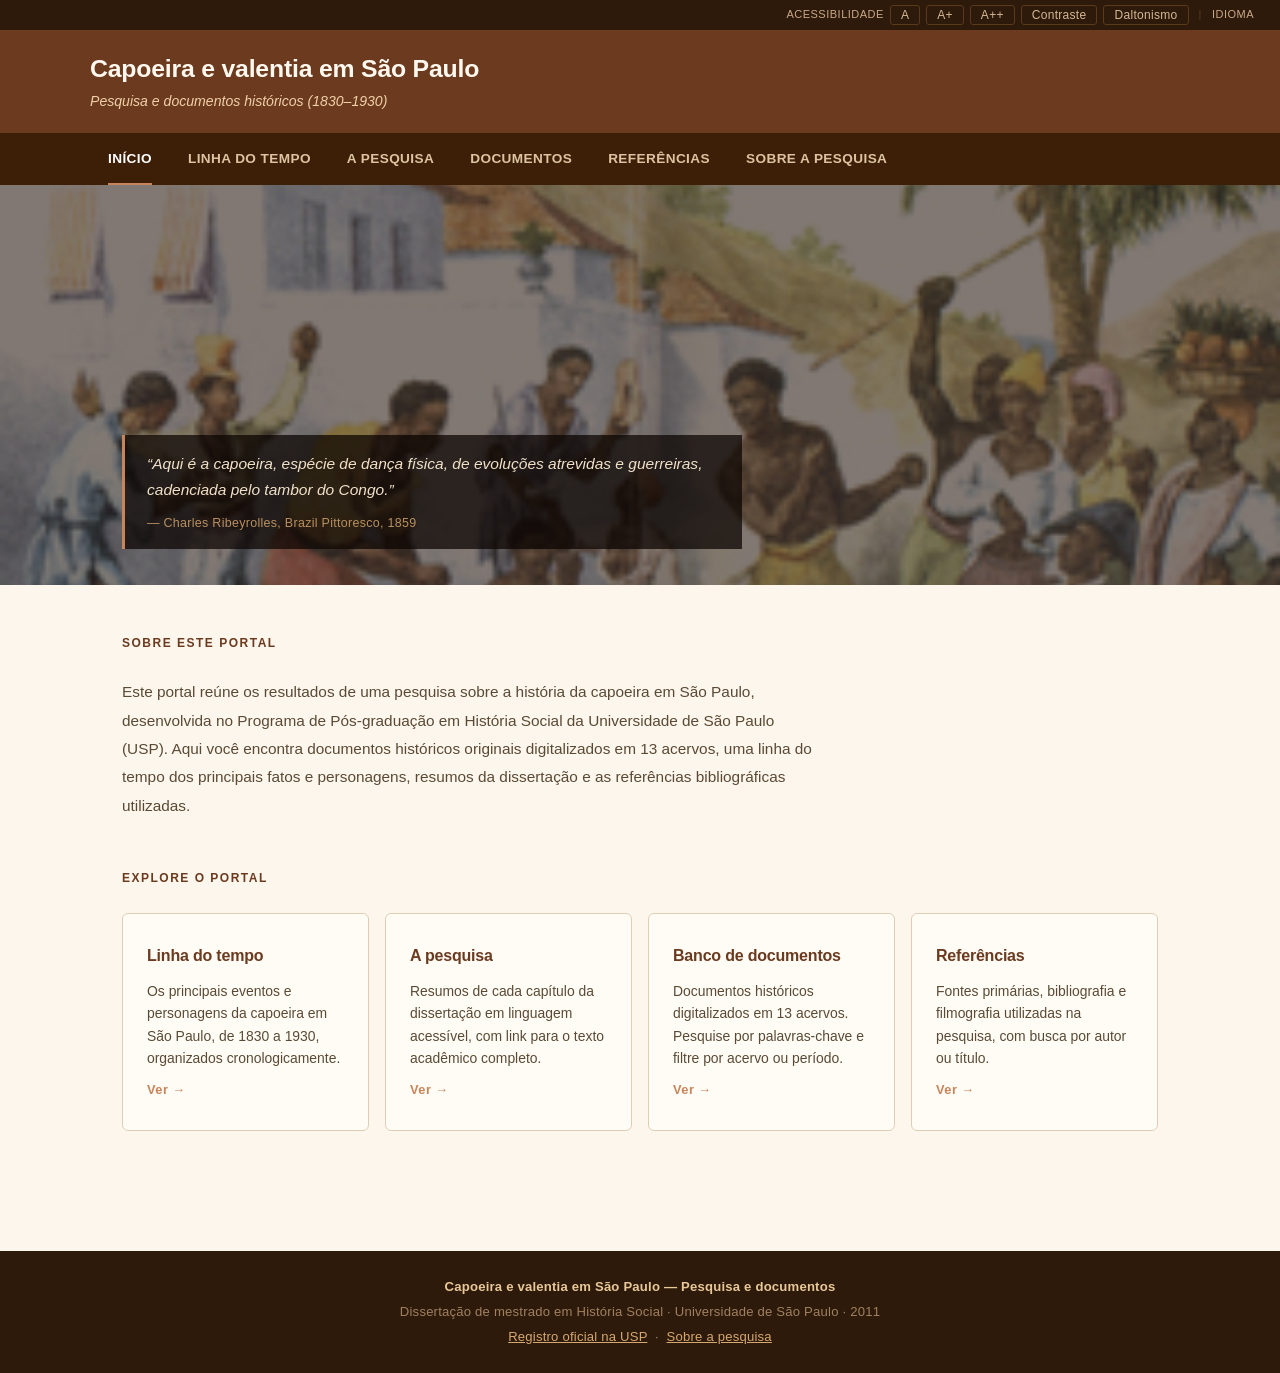
==== commit 2e4394e5: "Corrige layout páginas internas, remove fotos do autor do hero, adiciona tradutor e acervos com link" ====
--- a/index.html
+++ b/index.html
@@ -3,12 +3,11 @@
 <head>
   <meta charset="UTF-8" />
   <meta name="viewport" content="width=device-width, initial-scale=1.0" />
-  <meta name="description" content="Portal de pesquisa sobre a história da capoeira escrava em São Paulo (1830-1930). Documentos históricos, linha do tempo, dissertação e referências." />
+  <meta name="description" content="Portal de pesquisa sobre a história da capoeira em São Paulo (1830-1930). Documentos históricos, linha do tempo, dissertação e referências." />
   <title>Capoeira e valentia em São Paulo — Pesquisa e documentos</title>
   <link rel="stylesheet" href="style.css" />
 </head>
 <body>
-
   <div class="acess-bar" role="toolbar" aria-label="Opções de acessibilidade">
     <span>Acessibilidade</span>
     <button class="btn-fonte" data-nivel="n" title="Tamanho padrão">A</button>
@@ -16,6 +15,9 @@
     <button class="btn-fonte" data-nivel="gg" title="Texto bem maior">A++</button>
     <button id="btn-contraste"  title="Alto contraste">Contraste</button>
     <button id="btn-daltonismo" title="Filtro daltonismo">Daltonismo</button>
+    <span class="acess-sep">|</span>
+    <span>Idioma</span>
+    <div id="google_translate_element"></div>
   </div>
 
   <header>
@@ -48,11 +50,10 @@
   </section>
 
   <main>
-
     <section aria-labelledby="intro-titulo" style="margin-bottom: 48px;">
       <p class="secao-titulo" id="intro-titulo">Sobre este portal</p>
       <p style="max-width: 700px; color: var(--text-muted); font-size: 0.96rem; line-height: 1.85;">
-        Este portal reúne os resultados de uma pesquisa pioneira sobre a história da capoeira escrava em São Paulo, desenvolvida no Programa de Pós-graduação em História Social da Universidade de São Paulo (USP). Aqui você encontra documentos históricos originais digitalizados em 13 acervos, uma linha do tempo dos principais fatos e personagens, resumos acessíveis da dissertação e as referências bibliográficas utilizadas.
+        Este portal reúne os resultados de uma pesquisa sobre a história da capoeira em São Paulo, desenvolvida no Programa de Pós-graduação em História Social da Universidade de São Paulo (USP). Aqui você encontra documentos históricos originais digitalizados em 13 acervos, uma linha do tempo dos principais fatos e personagens, resumos da dissertação e as referências bibliográficas utilizadas.
       </p>
     </section>
 
@@ -81,7 +82,6 @@
         </a>
       </div>
     </section>
-
   </main>
 
   <footer>
@@ -95,5 +95,6 @@
   </footer>
 
   <script src="script.js"></script>
+  <script src="https://translate.google.com/translate_a/element.js?cb=googleTranslateElementInit"></script>
 </body>
 </html>
--- a/style.css
+++ b/style.css
@@ -57,7 +57,7 @@
 a:focus  { outline: 3px solid var(--focus); outline-offset: 2px; }
 
 /* ============================================================
-   BARRA DE ACESSIBILIDADE
+   BARRA DE ACESSIBILIDADE + IDIOMA
    ============================================================ */
 .acess-bar {
   background: #2e1a0a;
@@ -73,8 +73,9 @@
   font-size: 11px;
   letter-spacing: 0.5px;
   text-transform: uppercase;
-  margin-right: 4px;
-}
+}
+.acess-sep { color: #5a3a1a !important; padding: 0 4px; }
+
 .acess-bar button {
   background: transparent;
   color: #d4b896;
@@ -91,6 +92,26 @@
 .acess-bar button.ativo  { background: var(--accent); color: #fff; border-color: var(--accent); }
 .acess-bar button:focus  { outline: 3px solid var(--focus); }
 
+/* Google Translate widget — integrado na barra */
+#google_translate_element { display: inline-flex; align-items: center; }
+#google_translate_element .goog-te-gadget-simple {
+  background: transparent !important;
+  border: 1px solid #5a3a1a !important;
+  border-radius: 3px !important;
+  padding: 1px 6px !important;
+  font-size: 12px !important;
+  font-family: var(--font) !important;
+  color: #d4b896 !important;
+}
+#google_translate_element .goog-te-gadget-simple a,
+#google_translate_element .goog-te-gadget-simple span {
+  color: #d4b896 !important;
+  font-size: 12px !important;
+  text-decoration: none !important;
+}
+.goog-te-banner-frame { display: none !important; }
+body { top: 0 !important; }
+
 /* ============================================================
    CABEÇALHO
    ============================================================ */
@@ -112,7 +133,6 @@
   color: #f0d0a8;
   margin-top: 5px;
   font-style: italic;
-  letter-spacing: 0.2px;
 }
 
 /* ============================================================
@@ -163,9 +183,9 @@
   background: none;
   border: none;
   color: #ddc4a0;
-  font-size: 1rem;
-  font-weight: 600;
-  letter-spacing: 0.5px;
+  font-size: 0.88rem;
+  font-weight: 700;
+  letter-spacing: 0.8px;
   text-transform: uppercase;
   padding: 14px 20px;
   cursor: pointer;
@@ -242,7 +262,7 @@
 }
 
 /* ============================================================
-   CARDS — design limpo sem ícones
+   CARDS
    ============================================================ */
 .cards-grid {
   display: grid;
@@ -274,31 +294,12 @@
   transform-origin: left;
   transition: transform .25s;
 }
-.card:hover {
-  box-shadow: var(--shadow);
-  transform: translateY(-3px);
-  text-decoration: none;
-}
+.card:hover { box-shadow: var(--shadow); transform: translateY(-3px); text-decoration: none; }
 .card:hover::before { transform: scaleX(1); }
 .card:focus { outline: 3px solid var(--focus); }
-.card h3 {
-  font-size: 1rem;
-  font-weight: 700;
-  color: var(--accent);
-  letter-spacing: -0.2px;
-}
-.card p {
-  font-size: 0.87rem;
-  color: var(--text-muted);
-  line-height: 1.6;
-}
-.card .card-arrow {
-  font-size: 0.8rem;
-  color: var(--accent-light);
-  margin-top: auto;
-  font-weight: 700;
-  letter-spacing: 0.5px;
-}
+.card h3 { font-size: 1rem; font-weight: 700; color: var(--accent); letter-spacing: -0.2px; }
+.card p  { font-size: 0.87rem; color: var(--text-muted); line-height: 1.6; }
+.card .card-arrow { font-size: 0.8rem; color: var(--accent-light); margin-top: auto; font-weight: 700; letter-spacing: 0.5px; }
 
 /* ============================================================
    SOBRE A PESQUISA
@@ -308,7 +309,7 @@
   grid-template-columns: 200px 1fr;
   gap: 40px;
   align-items: start;
-  margin-top: 40px;
+  margin-top: 8px;
 }
 .sobre-foto {
   width: 100%;
@@ -318,10 +319,26 @@
   border-radius: var(--radius);
   filter: grayscale(100%);
 }
-.sobre-texto h2   { font-size: 1.1rem; font-weight: 700; color: var(--text); margin-bottom: 14px; }
+.sobre-texto h2   { font-size: 1.05rem; font-weight: 700; color: var(--text); margin-bottom: 14px; }
 .sobre-texto p    { color: var(--text-muted); font-size: 0.93rem; margin-bottom: 14px; line-height: 1.75; }
 .sobre-texto a    { color: var(--accent); text-decoration: underline; }
-.sobre-texto a:hover { color: var(--accent-hover); }
+
+/* lista de acervos */
+.acervos-lista {
+  list-style: decimal;
+  padding-left: 22px;
+  max-width: 720px;
+}
+.acervos-lista li {
+  padding: 7px 0;
+  font-size: 0.93rem;
+  color: var(--text-muted);
+  line-height: 1.5;
+  border-bottom: 1px solid var(--border);
+}
+.acervos-lista li:last-child { border-bottom: none; }
+.acervos-lista a { color: var(--accent); text-decoration: underline; }
+.acervos-lista a:hover { color: var(--accent-hover); }
 
 /* ============================================================
    PÁGINAS INTERNAS
@@ -329,7 +346,6 @@
 .page-header {
   background: var(--bg-alt);
   padding: 32px 32px 28px;
-  margin-bottom: 0;
 }
 .page-header-inner { max-width: 1100px; margin: 0 auto; }
 .page-header h2 {
@@ -351,10 +367,19 @@
   color: var(--accent);
   margin-bottom: 12px;
   letter-spacing: -0.2px;
+  font-weight: 700;
 }
 .em-construcao p { max-width: 480px; margin: 0 auto; font-size: 0.93rem; line-height: 1.7; }
 
-/* botão CTA */
+.sobre-disserta p {
+  max-width: 780px;
+  margin-bottom: 16px;
+  color: var(--text-muted);
+  font-size: 0.95rem;
+  line-height: 1.8;
+}
+.sobre-disserta p:first-of-type { color: var(--text); font-size: 1rem; }
+
 .btn-cta {
   display: inline-block;
   background: var(--accent);
@@ -369,18 +394,6 @@
   margin-top: 8px;
 }
 .btn-cta:hover { background: var(--accent-hover); color: #fff; text-decoration: none; }
-
-/* ============================================================
-   SEÇÃO SOBRE — texto da dissertação
-   ============================================================ */
-.sobre-disserta p {
-  max-width: 780px;
-  margin-bottom: 16px;
-  color: var(--text-muted);
-  font-size: 0.95rem;
-  line-height: 1.8;
-}
-.sobre-disserta p:first-of-type { color: var(--text); font-size: 1rem; }
 
 /* ============================================================
    RODAPÉ
@@ -408,6 +421,7 @@
   .hero-overlay  { padding: 0 20px 24px; }
   .hero-citacao  { font-size: 0.88rem; }
   main           { padding: 36px 20px 48px; }
+  .page-header   { padding: 24px 20px 20px; }
 
   .menu-toggle   { display: block; }
   nav ul         { display: none; flex-direction: column; }
@@ -418,12 +432,13 @@
   .cards-grid    { grid-template-columns: 1fr 1fr; }
   .sobre-grid    { grid-template-columns: 1fr; }
   .sobre-foto    { width: 150px; margin: 0 auto; aspect-ratio: 1; object-position: center 15%; }
-  .page-header   { padding: 24px 20px 20px; }
+  .acess-bar     { padding: 5px 12px; }
 }
 
 @media (max-width: 480px) {
   .cards-grid    { grid-template-columns: 1fr; }
-  .acess-bar     { justify-content: center; }
+  .acess-bar     { justify-content: center; gap: 4px; }
   header h1      { font-size: 1.05rem; }
   main           { padding: 28px 16px 40px; }
-}
+  footer         { padding: 20px 16px; }
+}
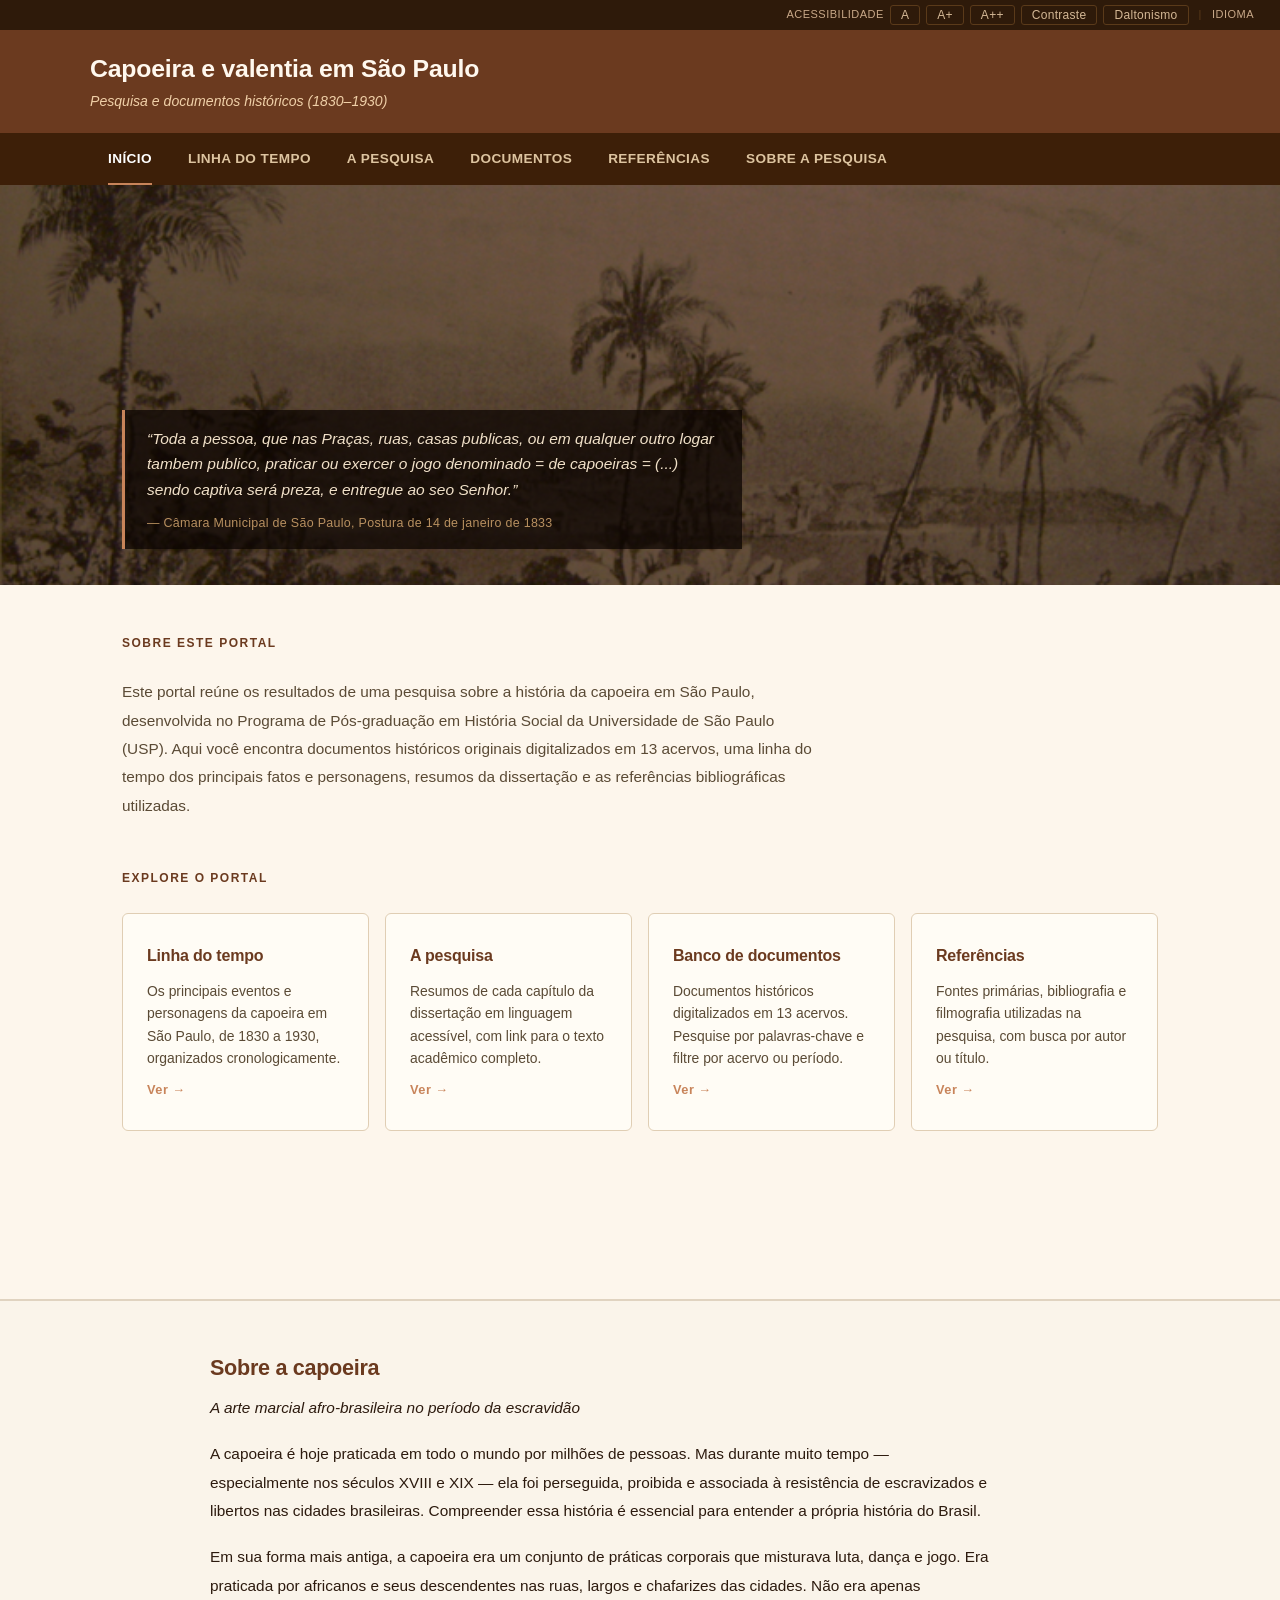
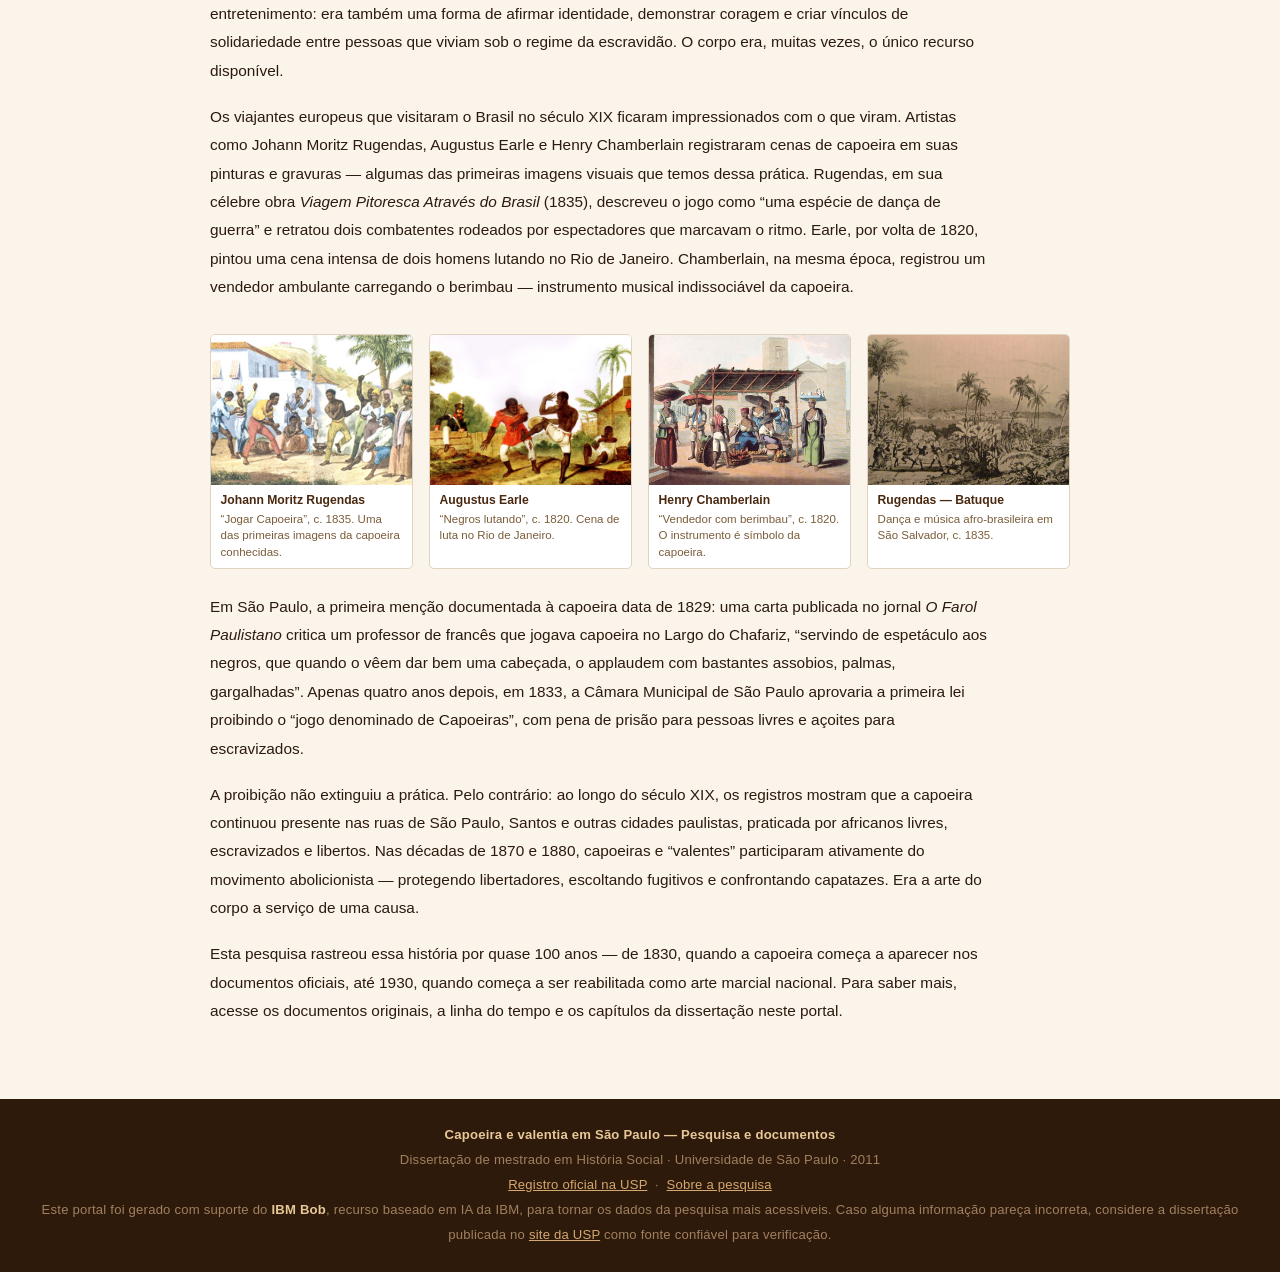
==== commit 2b72d649: "feat: sobre-a-capoeira section, timeline drive links, acervos in referencias, remove 5 irrelevant in" ====
--- a/index.html
+++ b/index.html
@@ -3,14 +3,81 @@
 <head>
   <meta charset="UTF-8" />
   <meta name="viewport" content="width=device-width, initial-scale=1.0" />
-  <meta name="description" content="Portal de pesquisa sobre a história da capoeira em São Paulo (1830-1930). Documentos históricos, linha do tempo, dissertação e referências." />
-  <title>Capoeira e valentia em São Paulo — Pesquisa e documentos</title>
+  <meta name="description" content="Portal de pesquisa sobre a hist&oacute;ria da capoeira em S&atilde;o Paulo (1830-1930). Documentos hist&oacute;ricos, linha do tempo, disserta&ccedil;&atilde;o e refer&ecirc;ncias." />
+  <title>Capoeira e valentia em S&atilde;o Paulo &mdash; Pesquisa e documentos</title>
   <link rel="stylesheet" href="style.css" />
+  <style>
+    /* === SOBRE A CAPOEIRA === */
+    .sobre-cap {
+      background: #faf4ea;
+      border-top: 2px solid #e0d3c0;
+      padding: 3rem 1.2rem 3.5rem;
+      margin-top: 3rem;
+    }
+    .sobre-cap-inner {
+      max-width: 860px;
+      margin: 0 auto;
+    }
+    .sobre-cap-titulo {
+      font-size: 1.35rem;
+      font-weight: 700;
+      color: #6b3a1f;
+      margin-bottom: .5rem;
+      letter-spacing: -.3px;
+    }
+    .sobre-cap-subtitulo {
+      font-size: .9rem;
+      color: #8a6a4a;
+      margin-bottom: 2rem;
+      font-style: italic;
+    }
+    .sobre-cap p {
+      font-size: .96rem;
+      line-height: 1.85;
+      color: #2c1a0e;
+      max-width: 780px;
+      margin-bottom: 1.1rem;
+    }
+    .pintores-grid {
+      display: grid;
+      grid-template-columns: repeat(auto-fill, minmax(180px, 1fr));
+      gap: 1rem;
+      margin: 2rem 0 1.5rem;
+    }
+    .pintor-card {
+      background: #fff;
+      border: 1px solid #e0d3c0;
+      border-radius: 5px;
+      overflow: hidden;
+    }
+    .pintor-card img {
+      width: 100%;
+      height: 150px;
+      object-fit: cover;
+      display: block;
+    }
+    .pintor-legenda {
+      padding: .45rem .6rem .5rem;
+      font-size: .72rem;
+      color: #7a5c3a;
+      line-height: 1.4;
+    }
+    .pintor-legenda strong {
+      display: block;
+      color: #4a2810;
+      font-size: .76rem;
+      margin-bottom: .15rem;
+    }
+    @media (max-width: 600px) {
+      .pintores-grid { grid-template-columns: repeat(2, 1fr); }
+      .pintor-card img { height: 120px; }
+    }
+  </style>
 </head>
 <body>
-  <div class="acess-bar" role="toolbar" aria-label="Opções de acessibilidade">
+  <div class="acess-bar" role="toolbar" aria-label="Op&ccedil;&otilde;es de acessibilidade">
     <span>Acessibilidade</span>
-    <button class="btn-fonte" data-nivel="n" title="Tamanho padrão">A</button>
+    <button class="btn-fonte" data-nivel="n" title="Tamanho padr&atilde;o">A</button>
     <button class="btn-fonte" data-nivel="g"  title="Texto maior">A+</button>
     <button class="btn-fonte" data-nivel="gg" title="Texto bem maior">A++</button>
     <button id="btn-contraste"  title="Alto contraste">Contraste</button>
@@ -22,29 +89,29 @@
 
   <header>
     <div class="header-inner">
-      <h1>Capoeira e valentia em São Paulo</h1>
-      <p class="subtitulo">Pesquisa e documentos históricos (1830–1930)</p>
+      <h1>Capoeira e valentia em S&atilde;o Paulo</h1>
+      <p class="subtitulo">Pesquisa e documentos hist&oacute;ricos (1830&ndash;1930)</p>
     </div>
   </header>
 
   <nav aria-label="Menu principal">
     <button class="menu-toggle" aria-expanded="false" aria-controls="menu-lista">Menu</button>
     <ul id="menu-lista" role="list">
-      <li><a href="index.html" class="ativo">Início</a></li>
+      <li><a href="index.html" class="ativo">In&iacute;cio</a></li>
       <li><a href="timeline.html">Linha do tempo</a></li>
       <li><a href="dissertacao.html">A pesquisa</a></li>
       <li><a href="documentos.html">Documentos</a></li>
-      <li><a href="referencias.html">Referências</a></li>
+      <li><a href="referencias.html">Refer&ecirc;ncias</a></li>
       <li><a href="sobre.html">Sobre a pesquisa</a></li>
     </ul>
   </nav>
 
-  <section class="hero" aria-label="Imagem histórica em destaque">
-    <img id="hero-img" class="hero-img" src="img/hero/Rugendas_capoeira_RJ.jpg" alt="Imagem histórica da pesquisa" />
+  <section class="hero" aria-label="Imagem hist&oacute;rica em destaque">
+    <img id="hero-img" class="hero-img" src="img/hero/Rugendas_capoeira_RJ.jpg" alt="Imagem hist&oacute;rica da pesquisa" />
     <div class="hero-overlay">
       <blockquote class="hero-citacao">
-        <span id="hero-texto">"Aqui é a capoeira, espécie de dança física, de evoluções atrevidas e guerreiras, cadenciada pelo tambor do Congo."</span>
-        <cite id="hero-fonte">— Charles Ribeyrolles, Brazil Pittoresco, 1859</cite>
+        <span id="hero-texto">&ldquo;Aqui &eacute; a capoeira, esp&eacute;cie de dan&ccedil;a f&iacute;sica, de evolu&ccedil;&otilde;es atrevidas e guerreiras, cadenciada pelo tambor do Congo.&rdquo;</span>
+        <cite id="hero-fonte">&mdash; Charles Ribeyrolles, Brazil Pittoresco, 1859</cite>
       </blockquote>
     </div>
   </section>
@@ -53,7 +120,7 @@
     <section aria-labelledby="intro-titulo" style="margin-bottom: 48px;">
       <p class="secao-titulo" id="intro-titulo">Sobre este portal</p>
       <p style="max-width: 700px; color: var(--text-muted); font-size: 0.96rem; line-height: 1.85;">
-        Este portal reúne os resultados de uma pesquisa sobre a história da capoeira em São Paulo, desenvolvida no Programa de Pós-graduação em História Social da Universidade de São Paulo (USP). Aqui você encontra documentos históricos originais digitalizados em 13 acervos, uma linha do tempo dos principais fatos e personagens, resumos da dissertação e as referências bibliográficas utilizadas.
+        Este portal re&uacute;ne os resultados de uma pesquisa sobre a hist&oacute;ria da capoeira em S&atilde;o Paulo, desenvolvida no Programa de P&oacute;s-gradua&ccedil;&atilde;o em Hist&oacute;ria Social da Universidade de S&atilde;o Paulo (USP). Aqui voc&ecirc; encontra documentos hist&oacute;ricos originais digitalizados em 13 acervos, uma linha do tempo dos principais fatos e personagens, resumos da disserta&ccedil;&atilde;o e as refer&ecirc;ncias bibliogr&aacute;ficas utilizadas.
       </p>
     </section>
 
@@ -62,39 +129,113 @@
       <div class="cards-grid">
         <a class="card" href="timeline.html">
           <h3>Linha do tempo</h3>
-          <p>Os principais eventos e personagens da capoeira em São Paulo, de 1830 a 1930, organizados cronologicamente.</p>
+          <p>Os principais eventos e personagens da capoeira em S&atilde;o Paulo, de 1830 a 1930, organizados cronologicamente.</p>
           <span class="card-arrow">Ver &rarr;</span>
         </a>
         <a class="card" href="dissertacao.html">
           <h3>A pesquisa</h3>
-          <p>Resumos de cada capítulo da dissertação em linguagem acessível, com link para o texto acadêmico completo.</p>
+          <p>Resumos de cada cap&iacute;tulo da disserta&ccedil;&atilde;o em linguagem acess&iacute;vel, com link para o texto acad&ecirc;mico completo.</p>
           <span class="card-arrow">Ver &rarr;</span>
         </a>
         <a class="card" href="documentos.html">
           <h3>Banco de documentos</h3>
-          <p>Documentos históricos digitalizados em 13 acervos. Pesquise por palavras-chave e filtre por acervo ou período.</p>
+          <p>Documentos hist&oacute;ricos digitalizados em 13 acervos. Pesquise por palavras-chave e filtre por acervo ou per&iacute;odo.</p>
           <span class="card-arrow">Ver &rarr;</span>
         </a>
         <a class="card" href="referencias.html">
-          <h3>Referências</h3>
-          <p>Fontes primárias, bibliografia e filmografia utilizadas na pesquisa, com busca por autor ou título.</p>
+          <h3>Refer&ecirc;ncias</h3>
+          <p>Fontes prim&aacute;rias, bibliografia e filmografia utilizadas na pesquisa, com busca por autor ou t&iacute;tulo.</p>
           <span class="card-arrow">Ver &rarr;</span>
         </a>
       </div>
     </section>
   </main>
 
+  <!-- SOBRE A CAPOEIRA -->
+  <section class="sobre-cap" aria-labelledby="sobre-cap-titulo">
+    <div class="sobre-cap-inner">
+      <h2 class="sobre-cap-titulo" id="sobre-cap-titulo">Sobre a capoeira</h2>
+      <p class="sobre-cap-subtitulo">A arte marcial afro-brasileira no per&iacute;odo da escravid&atilde;o</p>
+
+      <p>
+        A capoeira &eacute; hoje praticada em todo o mundo por milh&otilde;es de pessoas. Mas durante muito tempo &mdash; especialmente nos s&eacute;culos XVIII e XIX &mdash; ela foi perseguida, proibida e associada &agrave; resist&ecirc;ncia de escravizados e libertos nas cidades brasileiras. Compreender essa hist&oacute;ria &eacute; essencial para entender a pr&oacute;pria hist&oacute;ria do Brasil.
+      </p>
+
+      <p>
+        Em sua forma mais antiga, a capoeira era um conjunto de pr&aacute;ticas corporais que misturava luta, dan&ccedil;a e jogo. Era praticada por africanos e seus descendentes nas ruas, largos e chafarizes das cidades. N&atilde;o era apenas entretenimento: era tamb&eacute;m uma forma de afirmar identidade, demonstrar coragem e criar v&iacute;nculos de solidariedade entre pessoas que viviam sob o regime da escravid&atilde;o. O corpo era, muitas vezes, o &uacute;nico recurso dispon&iacute;vel.
+      </p>
+
+      <p>
+        Os viajantes europeus que visitaram o Brasil no s&eacute;culo XIX ficaram impressionados com o que viram. Artistas como Johann Moritz Rugendas, Augustus Earle e Henry Chamberlain registraram cenas de capoeira em suas pinturas e gravuras &mdash; algumas das primeiras imagens visuais que temos dessa pr&aacute;tica. Rugendas, em sua c&eacute;lebre obra <em>Viagem Pitoresca Atrav&eacute;s do Brasil</em> (1835), descreveu o jogo como &ldquo;uma esp&eacute;cie de dança de guerra&rdquo; e retratou dois combatentes rodeados por espectadores que marcavam o ritmo. Earle, por volta de 1820, pintou uma cena intensa de dois homens lutando no Rio de Janeiro. Chamberlain, na mesma &eacute;poca, registrou um vendedor ambulante carregando o berimbau &mdash; instrumento musical indissoci&aacute;vel da capoeira.
+      </p>
+
+      <div class="pintores-grid">
+        <div class="pintor-card">
+          <img src="img/hero/Rugendas_capoeira_RJ.jpg" alt="Rugendas: jogar capoeira, c. 1835" loading="lazy" />
+          <div class="pintor-legenda">
+            <strong>Johann Moritz Rugendas</strong>
+            &ldquo;Jogar Capoeira&rdquo;, c. 1835. Uma das primeiras imagens da capoeira conhecidas.
+          </div>
+        </div>
+        <div class="pintor-card">
+          <img src="img/hero/Negros_lutando.jpg" alt="Augustus Earle: negros lutando, c. 1820" loading="lazy" />
+          <div class="pintor-legenda">
+            <strong>Augustus Earle</strong>
+            &ldquo;Negros lutando&rdquo;, c. 1820. Cena de luta no Rio de Janeiro.
+          </div>
+        </div>
+        <div class="pintor-card">
+          <img src="img/hero/chamberlain.jpg" alt="Henry Chamberlain: vendedor com berimbau, c. 1820" loading="lazy" />
+          <div class="pintor-legenda">
+            <strong>Henry Chamberlain</strong>
+            &ldquo;Vendedor com berimbau&rdquo;, c. 1820. O instrumento &eacute; s&iacute;mbolo da capoeira.
+          </div>
+        </div>
+        <div class="pintor-card">
+          <img src="img/hero/Rugendas_prancha27_Sao-Salvador.jpg" alt="Rugendas: Batuque, c. 1835" loading="lazy" />
+          <div class="pintor-legenda">
+            <strong>Rugendas &mdash; Batuque</strong>
+            Dan&ccedil;a e m&uacute;sica afro-brasileira em S&atilde;o Salvador, c. 1835.
+          </div>
+        </div>
+      </div>
+
+      <p>
+        Em S&atilde;o Paulo, a primeira men&ccedil;&atilde;o documentada &agrave; capoeira data de 1829: uma carta publicada no jornal <em>O Farol Paulistano</em> critica um professor de franc&ecirc;s que jogava capoeira no Largo do Chafariz, &ldquo;servindo de espet&aacute;culo aos negros, que quando o v&ecirc;em dar bem uma cabe&ccedil;ada, o applaudem com bastantes assobios, palmas, gargalhadas&rdquo;. Apenas quatro anos depois, em 1833, a C&acirc;mara Municipal de S&atilde;o Paulo aprovaria a primeira lei proibindo o &ldquo;jogo denominado de Capoeiras&rdquo;, com pena de pris&atilde;o para pessoas livres e a&ccedil;oites para escravizados.
+      </p>
+
+      <p>
+        A proibi&ccedil;&atilde;o n&atilde;o extinguiu a pr&aacute;tica. Pelo contr&aacute;rio: ao longo do s&eacute;culo XIX, os registros mostram que a capoeira continuou presente nas ruas de S&atilde;o Paulo, Santos e outras cidades paulistas, praticada por africanos livres, escravizados e libertos. Nas d&eacute;cadas de 1870 e 1880, capoeiras e &ldquo;valentes&rdquo; participaram ativamente do movimento abolicionista &mdash; protegendo libertadores, escoltando fugitivos e confrontando capatazes. Era a arte do corpo a servi&ccedil;o de uma causa.
+      </p>
+
+      <p>
+        Esta pesquisa rastreou essa hist&oacute;ria por quase 100 anos &mdash; de 1830, quando a capoeira come&ccedil;a a aparecer nos documentos oficiais, at&eacute; 1930, quando come&ccedil;a a ser reabilitada como arte marcial nacional. Para saber mais, acesse os documentos originais, a linha do tempo e os cap&iacute;tulos da disserta&ccedil;&atilde;o neste portal.
+      </p>
+    </div>
+  </section>
+
   <footer>
     <p>
-      <strong>Capoeira e valentia em São Paulo — Pesquisa e documentos</strong><br />
-      Dissertação de mestrado em História Social · Universidade de São Paulo · 2011<br />
+      <strong>Capoeira e valentia em S&atilde;o Paulo &mdash; Pesquisa e documentos</strong><br />
+      Disserta&ccedil;&atilde;o de mestrado em Hist&oacute;ria Social &middot; Universidade de S&atilde;o Paulo &middot; 2011<br />
       <a href="https://teses.usp.br/teses/disponiveis/8/8138/tde-11092012-105013/pt-br.html" target="_blank" rel="noopener">Registro oficial na USP</a>
-      &nbsp;·&nbsp;
+      &nbsp;&middot;&nbsp;
       <a href="sobre.html">Sobre a pesquisa</a>
     </p>
+    <p class="footer-ia">
+      Este portal foi gerado com suporte do <strong>IBM Bob</strong>, recurso baseado em IA da IBM, para tornar os dados da pesquisa mais acess&iacute;veis. Caso alguma informa&ccedil;&atilde;o pare&ccedil;a incorreta, considere a disserta&ccedil;&atilde;o publicada no <a href="https://teses.usp.br/teses/disponiveis/8/8138/tde-11092012-105013/pt-br.html" target="_blank" rel="noopener">site da USP</a> como fonte confi&aacute;vel para verifica&ccedil;&atilde;o.
+    </p>
   </footer>
 
   <script src="script.js"></script>
   <script src="https://translate.google.com/translate_a/element.js?cb=googleTranslateElementInit"></script>
+  <script>
+  function googleTranslateElementInit() {
+    new google.translate.TranslateElement({
+      pageLanguage: 'pt', includedLanguages: 'en,es',
+      layout: google.translate.TranslateElement.InlineLayout.SIMPLE, autoDisplay: false
+    }, 'google_translate_element');
+  }
+  </script>
 </body>
 </html>
--- a/style.css
+++ b/style.css
@@ -92,24 +92,40 @@
 .acess-bar button.ativo  { background: var(--accent); color: #fff; border-color: var(--accent); }
 .acess-bar button:focus  { outline: 3px solid var(--focus); }
 
-/* Google Translate widget — integrado na barra */
-#google_translate_element { display: inline-flex; align-items: center; }
+/* ---- Google Translate: integrado discretamente na barra ---- */
+#google_translate_element {
+  display: inline-flex;
+  align-items: center;
+  line-height: 1;
+}
+#google_translate_element .goog-te-gadget {
+  font-family: var(--font) !important;
+  font-size: 12px !important;
+  color: #d4b896 !important;
+}
 #google_translate_element .goog-te-gadget-simple {
   background: transparent !important;
   border: 1px solid #5a3a1a !important;
   border-radius: 3px !important;
-  padding: 1px 6px !important;
+  padding: 2px 6px !important;
   font-size: 12px !important;
   font-family: var(--font) !important;
   color: #d4b896 !important;
+  white-space: nowrap;
 }
 #google_translate_element .goog-te-gadget-simple a,
-#google_translate_element .goog-te-gadget-simple span {
+#google_translate_element .goog-te-gadget-simple span,
+#google_translate_element .goog-te-gadget-simple .goog-te-menu-value span {
   color: #d4b896 !important;
   font-size: 12px !important;
   text-decoration: none !important;
-}
+  vertical-align: middle !important;
+}
+/* Oculta o logo e texto 'Traduzido por Google' */
+#google_translate_element .goog-te-gadget img { display: none !important; }
+#google_translate_element .goog-te-gadget > span > a { display: none !important; }
 .goog-te-banner-frame { display: none !important; }
+.skiptranslate > font { display: none !important; }
 body { top: 0 !important; }
 
 /* ============================================================
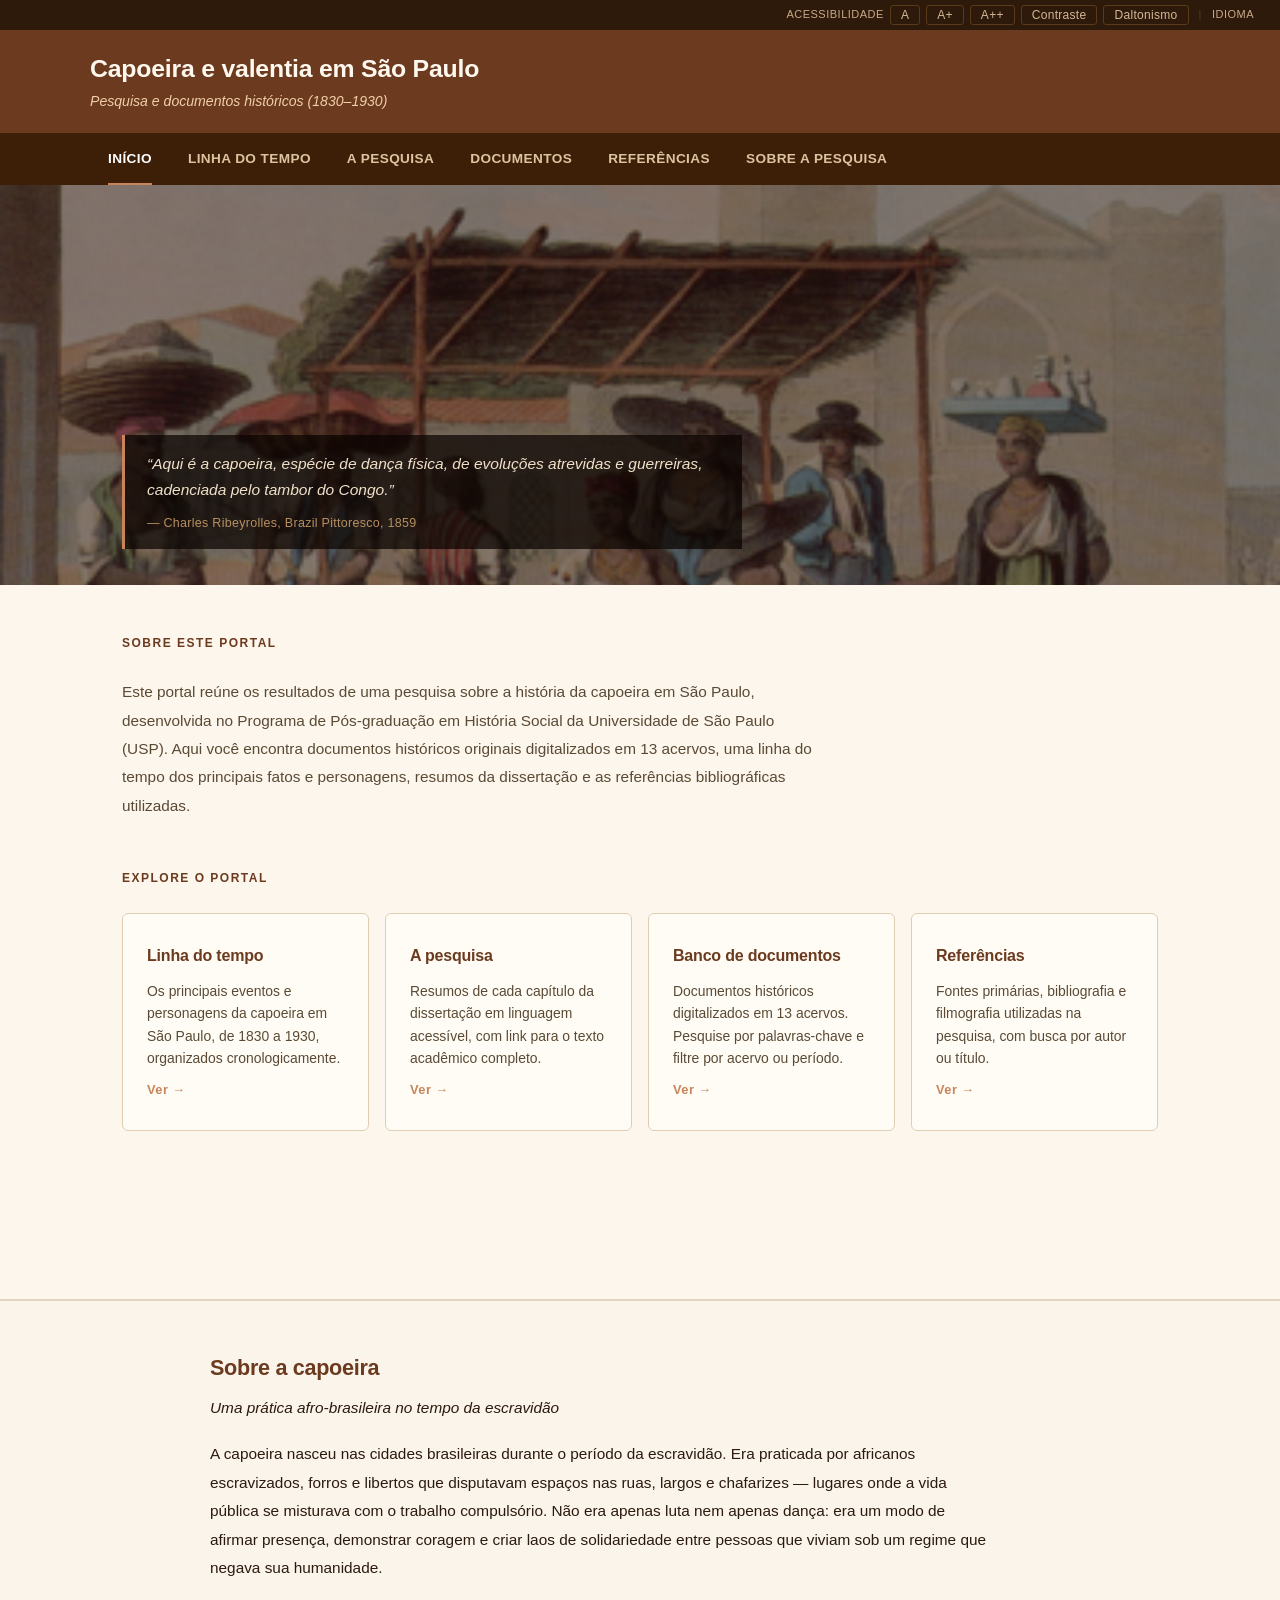
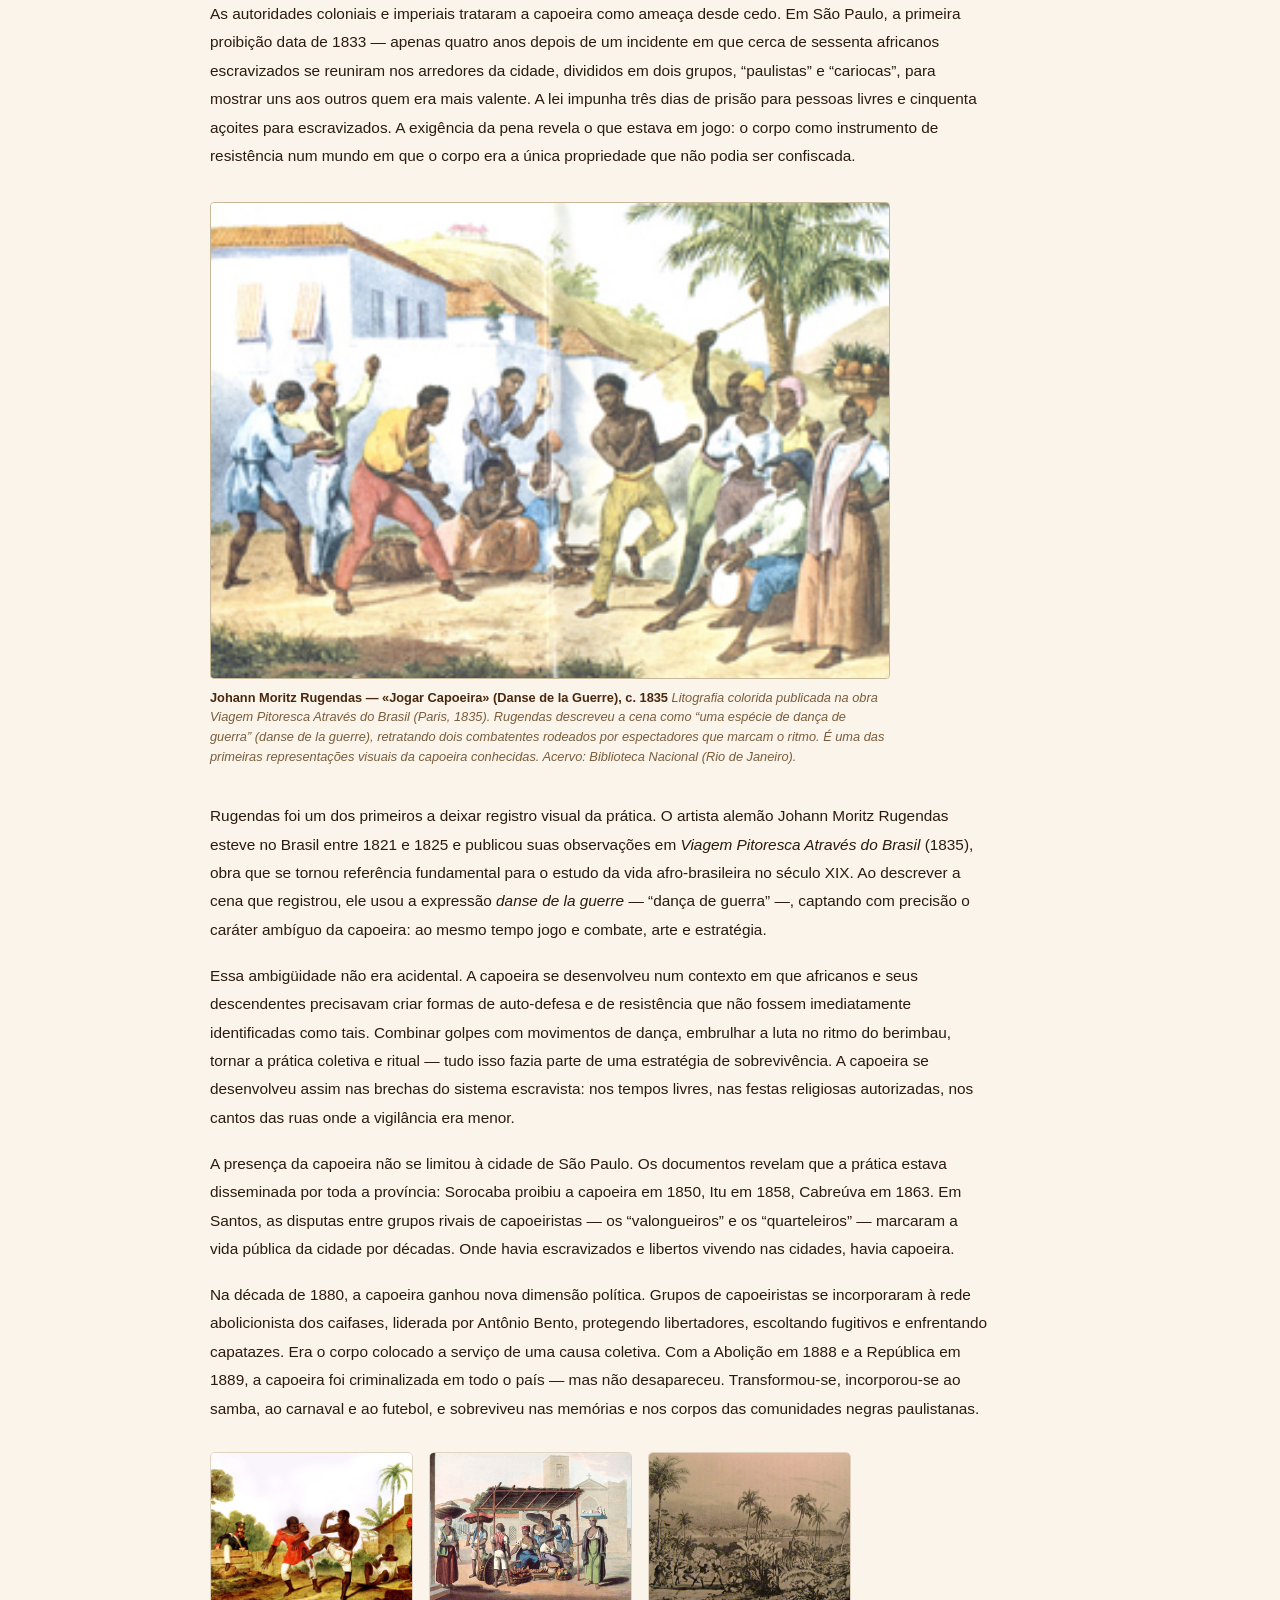
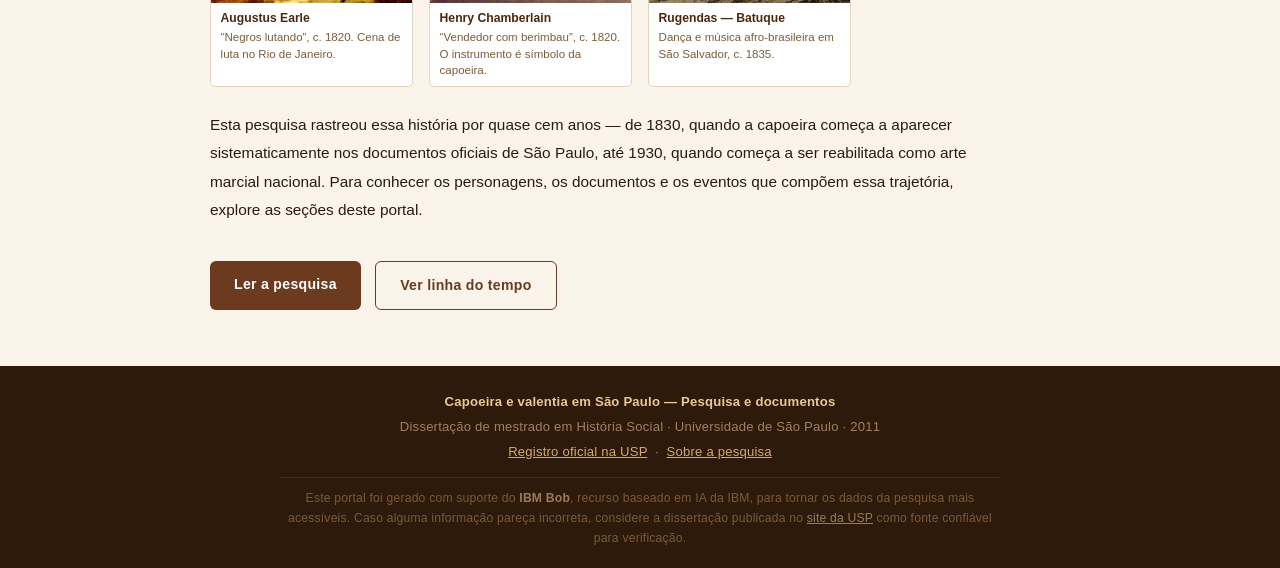
==== commit 94e6a080: "Reescreve seção "Sobre a capoeira" com texto da introdução da dissertação e imagem de Rugendas (dans" ====
--- a/index.html
+++ b/index.html
@@ -38,11 +38,36 @@
       max-width: 780px;
       margin-bottom: 1.1rem;
     }
+
+    /* Imagem principal — Rugendas */
+    .rugendas-destaque {
+      margin: 2rem 0 2.2rem;
+      max-width: 680px;
+    }
+    .rugendas-destaque img {
+      width: 100%;
+      border: 1px solid #c8b89a;
+      border-radius: 4px;
+      display: block;
+    }
+    .rugendas-legenda {
+      margin-top: .55rem;
+      font-size: .8rem;
+      color: #7a5c3a;
+      line-height: 1.55;
+      font-style: italic;
+    }
+    .rugendas-legenda strong {
+      font-style: normal;
+      color: #4a2810;
+    }
+
+    /* Grade das imagens secundárias */
     .pintores-grid {
       display: grid;
       grid-template-columns: repeat(auto-fill, minmax(180px, 1fr));
       gap: 1rem;
-      margin: 2rem 0 1.5rem;
+      margin: 1.8rem 0 1.5rem;
     }
     .pintor-card {
       background: #fff;
@@ -68,6 +93,14 @@
       font-size: .76rem;
       margin-bottom: .15rem;
     }
+
+    .sobre-cap-cta {
+      margin-top: 1.8rem;
+      display: flex;
+      gap: .9rem;
+      flex-wrap: wrap;
+    }
+
     @media (max-width: 600px) {
       .pintores-grid { grid-template-columns: repeat(2, 1fr); }
       .pintor-card img { height: 120px; }
@@ -155,28 +188,44 @@
   <section class="sobre-cap" aria-labelledby="sobre-cap-titulo">
     <div class="sobre-cap-inner">
       <h2 class="sobre-cap-titulo" id="sobre-cap-titulo">Sobre a capoeira</h2>
-      <p class="sobre-cap-subtitulo">A arte marcial afro-brasileira no per&iacute;odo da escravid&atilde;o</p>
-
-      <p>
-        A capoeira &eacute; hoje praticada em todo o mundo por milh&otilde;es de pessoas. Mas durante muito tempo &mdash; especialmente nos s&eacute;culos XVIII e XIX &mdash; ela foi perseguida, proibida e associada &agrave; resist&ecirc;ncia de escravizados e libertos nas cidades brasileiras. Compreender essa hist&oacute;ria &eacute; essencial para entender a pr&oacute;pria hist&oacute;ria do Brasil.
-      </p>
-
-      <p>
-        Em sua forma mais antiga, a capoeira era um conjunto de pr&aacute;ticas corporais que misturava luta, dan&ccedil;a e jogo. Era praticada por africanos e seus descendentes nas ruas, largos e chafarizes das cidades. N&atilde;o era apenas entretenimento: era tamb&eacute;m uma forma de afirmar identidade, demonstrar coragem e criar v&iacute;nculos de solidariedade entre pessoas que viviam sob o regime da escravid&atilde;o. O corpo era, muitas vezes, o &uacute;nico recurso dispon&iacute;vel.
-      </p>
-
-      <p>
-        Os viajantes europeus que visitaram o Brasil no s&eacute;culo XIX ficaram impressionados com o que viram. Artistas como Johann Moritz Rugendas, Augustus Earle e Henry Chamberlain registraram cenas de capoeira em suas pinturas e gravuras &mdash; algumas das primeiras imagens visuais que temos dessa pr&aacute;tica. Rugendas, em sua c&eacute;lebre obra <em>Viagem Pitoresca Atrav&eacute;s do Brasil</em> (1835), descreveu o jogo como &ldquo;uma esp&eacute;cie de dança de guerra&rdquo; e retratou dois combatentes rodeados por espectadores que marcavam o ritmo. Earle, por volta de 1820, pintou uma cena intensa de dois homens lutando no Rio de Janeiro. Chamberlain, na mesma &eacute;poca, registrou um vendedor ambulante carregando o berimbau &mdash; instrumento musical indissoci&aacute;vel da capoeira.
-      </p>
-
+      <p class="sobre-cap-subtitulo">Uma pr&aacute;tica afro-brasileira no tempo da escravid&atilde;o</p>
+
+      <p>
+        A capoeira nasceu nas cidades brasileiras durante o per&iacute;odo da escravid&atilde;o. Era praticada por africanos escravizados, forros e libertos que disputavam espa&ccedil;os nas ruas, largos e chafarizes &mdash; lugares onde a vida p&uacute;blica se misturava com o trabalho compuls&oacute;rio. N&atilde;o era apenas luta nem apenas dan&ccedil;a: era um modo de afirmar presen&ccedil;a, demonstrar coragem e criar laos de solidariedade entre pessoas que viviam sob um regime que negava sua humanidade.
+      </p>
+
+      <p>
+        As autoridades coloniais e imperiais trataram a capoeira como amea&ccedil;a desde cedo. Em S&atilde;o Paulo, a primeira proibi&ccedil;&atilde;o data de 1833 &mdash; apenas quatro anos depois de um incidente em que cerca de sessenta africanos escravizados se reuniram nos arredores da cidade, divididos em dois grupos, &ldquo;paulistas&rdquo; e &ldquo;cariocas&rdquo;, para mostrar uns aos outros quem era mais valente. A lei impunha tr&ecirc;s dias de pris&atilde;o para pessoas livres e cinquenta a&ccedil;oites para escravizados. A exig&ecirc;ncia da pena revela o que estava em jogo: o corpo como instrumento de resist&ecirc;ncia num mundo em que o corpo era a &uacute;nica propriedade que n&atilde;o podia ser confiscada.
+      </p>
+
+      <!-- Imagem principal: Rugendas, "Jogar Capoeira" (Danse de la Guerre), c. 1835 -->
+      <figure class="rugendas-destaque" aria-label="Ilustra&ccedil;&atilde;o: Johann Moritz Rugendas, Jogar Capoeira">
+        <img src="img/hero/Rugendas_capoeira_RJ.jpg"
+             alt="Johann Moritz Rugendas, 'Jogar Capoeira' (&laquo;Danse de la Guerre&raquo;), c. 1835. Litografia colorida publicada em Viagem Pitoresca Atrav&eacute;s do Brasil." />
+        <figcaption class="rugendas-legenda">
+          <strong>Johann Moritz Rugendas &mdash; &laquo;Jogar Capoeira&raquo; (Danse de la Guerre), c. 1835</strong>
+          Litografia colorida publicada na obra <em>Viagem Pitoresca Atrav&eacute;s do Brasil</em> (Paris, 1835). Rugendas descreveu a cena como &ldquo;uma esp&eacute;cie de dan&ccedil;a de guerra&rdquo; (<em>danse de la guerre</em>), retratando dois combatentes rodeados por espectadores que marcam o ritmo. &Eacute; uma das primeiras representa&ccedil;&otilde;es visuais da capoeira conhecidas. Acervo: Biblioteca Nacional (Rio de Janeiro).
+        </figcaption>
+      </figure>
+
+      <p>
+        Rugendas foi um dos primeiros a deixar registro visual da pr&aacute;tica. O artista alem&atilde;o Johann Moritz Rugendas esteve no Brasil entre 1821 e 1825 e publicou suas observa&ccedil;&otilde;es em <em>Viagem Pitoresca Atrav&eacute;s do Brasil</em> (1835), obra que se tornou refer&ecirc;ncia fundamental para o estudo da vida afro-brasileira no s&eacute;culo XIX. Ao descrever a cena que registrou, ele usou a express&atilde;o <em>danse de la guerre</em> &mdash; &ldquo;dan&ccedil;a de guerra&rdquo; &mdash;, captando com precis&atilde;o o car&aacute;ter amb&iacute;guo da capoeira: ao mesmo tempo jogo e combate, arte e estrat&eacute;gia.
+      </p>
+
+      <p>
+        Essa ambig&uuml;idade n&atilde;o era acidental. A capoeira se desenvolveu num contexto em que africanos e seus descendentes precisavam criar formas de auto-defesa e de resist&ecirc;ncia que n&atilde;o fossem imediatamente identificadas como tais. Combinar golpes com movimentos de dan&ccedil;a, embrulhar a luta no ritmo do berimbau, tornar a pr&aacute;tica coletiva e ritual &mdash; tudo isso fazia parte de uma estrat&eacute;gia de sobreviv&ecirc;ncia. A capoeira se desenvolveu assim nas brechas do sistema escravista: nos tempos livres, nas festas religiosas autorizadas, nos cantos das ruas onde a vigil&acirc;ncia era menor.
+      </p>
+
+      <p>
+        A presen&ccedil;a da capoeira n&atilde;o se limitou &agrave; cidade de S&atilde;o Paulo. Os documentos revelam que a pr&aacute;tica estava disseminada por toda a prov&iacute;ncia: Sorocaba proibiu a capoeira em 1850, Itu em 1858, Cabre&uacute;va em 1863. Em Santos, as disputas entre grupos rivais de capoeiristas &mdash; os &ldquo;valongueiros&rdquo; e os &ldquo;quarteleiros&rdquo; &mdash; marcaram a vida p&uacute;blica da cidade por d&eacute;cadas. Onde havia escravizados e libertos vivendo nas cidades, havia capoeira.
+      </p>
+
+      <p>
+        Na d&eacute;cada de 1880, a capoeira ganhou nova dimens&atilde;o pol&iacute;tica. Grupos de capoeiristas se incorporaram &agrave; rede abolicionista dos caifases, liderada por Ant&ocirc;nio Bento, protegendo libertadores, escoltando fugitivos e enfrentando capatazes. Era o corpo colocado a servi&ccedil;o de uma causa coletiva. Com a Aboli&ccedil;&atilde;o em 1888 e a Rep&uacute;blica em 1889, a capoeira foi criminalizada em todo o pa&iacute;s &mdash; mas n&atilde;o desapareceu. Transformou-se, incorporou-se ao samba, ao carnaval e ao futebol, e sobreviveu nas mem&oacute;rias e nos corpos das comunidades negras paulistanas.
+      </p>
+
+      <!-- Imagens históricas complementares -->
       <div class="pintores-grid">
-        <div class="pintor-card">
-          <img src="img/hero/Rugendas_capoeira_RJ.jpg" alt="Rugendas: jogar capoeira, c. 1835" loading="lazy" />
-          <div class="pintor-legenda">
-            <strong>Johann Moritz Rugendas</strong>
-            &ldquo;Jogar Capoeira&rdquo;, c. 1835. Uma das primeiras imagens da capoeira conhecidas.
-          </div>
-        </div>
         <div class="pintor-card">
           <img src="img/hero/Negros_lutando.jpg" alt="Augustus Earle: negros lutando, c. 1820" loading="lazy" />
           <div class="pintor-legenda">
@@ -201,16 +250,13 @@
       </div>
 
       <p>
-        Em S&atilde;o Paulo, a primeira men&ccedil;&atilde;o documentada &agrave; capoeira data de 1829: uma carta publicada no jornal <em>O Farol Paulistano</em> critica um professor de franc&ecirc;s que jogava capoeira no Largo do Chafariz, &ldquo;servindo de espet&aacute;culo aos negros, que quando o v&ecirc;em dar bem uma cabe&ccedil;ada, o applaudem com bastantes assobios, palmas, gargalhadas&rdquo;. Apenas quatro anos depois, em 1833, a C&acirc;mara Municipal de S&atilde;o Paulo aprovaria a primeira lei proibindo o &ldquo;jogo denominado de Capoeiras&rdquo;, com pena de pris&atilde;o para pessoas livres e a&ccedil;oites para escravizados.
-      </p>
-
-      <p>
-        A proibi&ccedil;&atilde;o n&atilde;o extinguiu a pr&aacute;tica. Pelo contr&aacute;rio: ao longo do s&eacute;culo XIX, os registros mostram que a capoeira continuou presente nas ruas de S&atilde;o Paulo, Santos e outras cidades paulistas, praticada por africanos livres, escravizados e libertos. Nas d&eacute;cadas de 1870 e 1880, capoeiras e &ldquo;valentes&rdquo; participaram ativamente do movimento abolicionista &mdash; protegendo libertadores, escoltando fugitivos e confrontando capatazes. Era a arte do corpo a servi&ccedil;o de uma causa.
-      </p>
-
-      <p>
-        Esta pesquisa rastreou essa hist&oacute;ria por quase 100 anos &mdash; de 1830, quando a capoeira come&ccedil;a a aparecer nos documentos oficiais, at&eacute; 1930, quando come&ccedil;a a ser reabilitada como arte marcial nacional. Para saber mais, acesse os documentos originais, a linha do tempo e os cap&iacute;tulos da disserta&ccedil;&atilde;o neste portal.
-      </p>
+        Esta pesquisa rastreou essa hist&oacute;ria por quase cem anos &mdash; de 1830, quando a capoeira come&ccedil;a a aparecer sistematicamente nos documentos oficiais de S&atilde;o Paulo, at&eacute; 1930, quando come&ccedil;a a ser reabilitada como arte marcial nacional. Para conhecer os personagens, os documentos e os eventos que comp&otilde;em essa trajet&oacute;ria, explore as se&ccedil;&otilde;es deste portal.
+      </p>
+
+      <div class="sobre-cap-cta">
+        <a href="dissertacao.html" class="btn-cta">Ler a pesquisa</a>
+        <a href="timeline.html" class="btn-cta" style="background:transparent; color:var(--accent); border:1px solid var(--accent);">Ver linha do tempo</a>
+      </div>
     </div>
   </section>
 
--- a/style.css
+++ b/style.css
@@ -1,6 +1,6 @@
 /* ============================================================
-   PORTAL: Capoeira e valentia em São Paulo
-   Folha de estilos global — design contemporâneo
+   PORTAL: Capoeira e valentia em Sao Paulo
+   Folha de estilos global
    ============================================================ */
 
 :root {
@@ -57,7 +57,7 @@
 a:focus  { outline: 3px solid var(--focus); outline-offset: 2px; }
 
 /* ============================================================
-   BARRA DE ACESSIBILIDADE + IDIOMA
+   BARRA DE ACESSIBILIDADE
    ============================================================ */
 .acess-bar {
   background: #2e1a0a;
@@ -92,7 +92,6 @@
 .acess-bar button.ativo  { background: var(--accent); color: #fff; border-color: var(--accent); }
 .acess-bar button:focus  { outline: 3px solid var(--focus); }
 
-/* ---- Google Translate: integrado discretamente na barra ---- */
 #google_translate_element {
   display: inline-flex;
   align-items: center;
@@ -121,7 +120,6 @@
   text-decoration: none !important;
   vertical-align: middle !important;
 }
-/* Oculta o logo e texto 'Traduzido por Google' */
 #google_translate_element .goog-te-gadget img { display: none !important; }
 #google_translate_element .goog-te-gadget > span > a { display: none !important; }
 .goog-te-banner-frame { display: none !important; }
@@ -129,7 +127,7 @@
 body { top: 0 !important; }
 
 /* ============================================================
-   CABEÇALHO
+   CABECALHO
    ============================================================ */
 header {
   background: var(--accent);
@@ -152,7 +150,7 @@
 }
 
 /* ============================================================
-   NAVEGAÇÃO
+   NAVEGACAO
    ============================================================ */
 nav {
   background: #3d1f08;
@@ -258,7 +256,7 @@
 }
 
 /* ============================================================
-   CONTEÚDO PRINCIPAL
+   CONTEUDO PRINCIPAL
    ============================================================ */
 main {
   max-width: 1100px;
@@ -339,7 +337,6 @@
 .sobre-texto p    { color: var(--text-muted); font-size: 0.93rem; margin-bottom: 14px; line-height: 1.75; }
 .sobre-texto a    { color: var(--accent); text-decoration: underline; }
 
-/* lista de acervos */
 .acervos-lista {
   list-style: decimal;
   padding-left: 22px;
@@ -357,7 +354,7 @@
 .acervos-lista a:hover { color: var(--accent-hover); }
 
 /* ============================================================
-   PÁGINAS INTERNAS
+   PAGINAS INTERNAS
    ============================================================ */
 .page-header {
   background: var(--bg-alt);
@@ -412,13 +409,13 @@
 .btn-cta:hover { background: var(--accent-hover); color: #fff; text-decoration: none; }
 
 /* ============================================================
-   RODAPÉ
+   RODAPE
    ============================================================ */
 footer {
   background: #2e1a0a;
   color: #a08060;
   text-align: center;
-  padding: 24px 32px;
+  padding: 24px 32px 20px;
   font-size: 0.82rem;
   line-height: 1.9;
   margin-top: auto;
@@ -426,6 +423,21 @@
 }
 footer a { color: #d4a870; text-decoration: underline; }
 footer strong { color: #e8c898; }
+
+/* Nota sobre IA no rodape */
+.footer-ia {
+  margin-top: 12px;
+  padding-top: 10px;
+  border-top: 1px solid #4a2a10;
+  font-size: 0.76rem;
+  color: #7a5a3a;
+  line-height: 1.65;
+  max-width: 720px;
+  margin-left: auto;
+  margin-right: auto;
+}
+.footer-ia strong { color: #9a7a5a; }
+.footer-ia a { color: #9a7a5a; }
 
 /* ============================================================
    RESPONSIVO
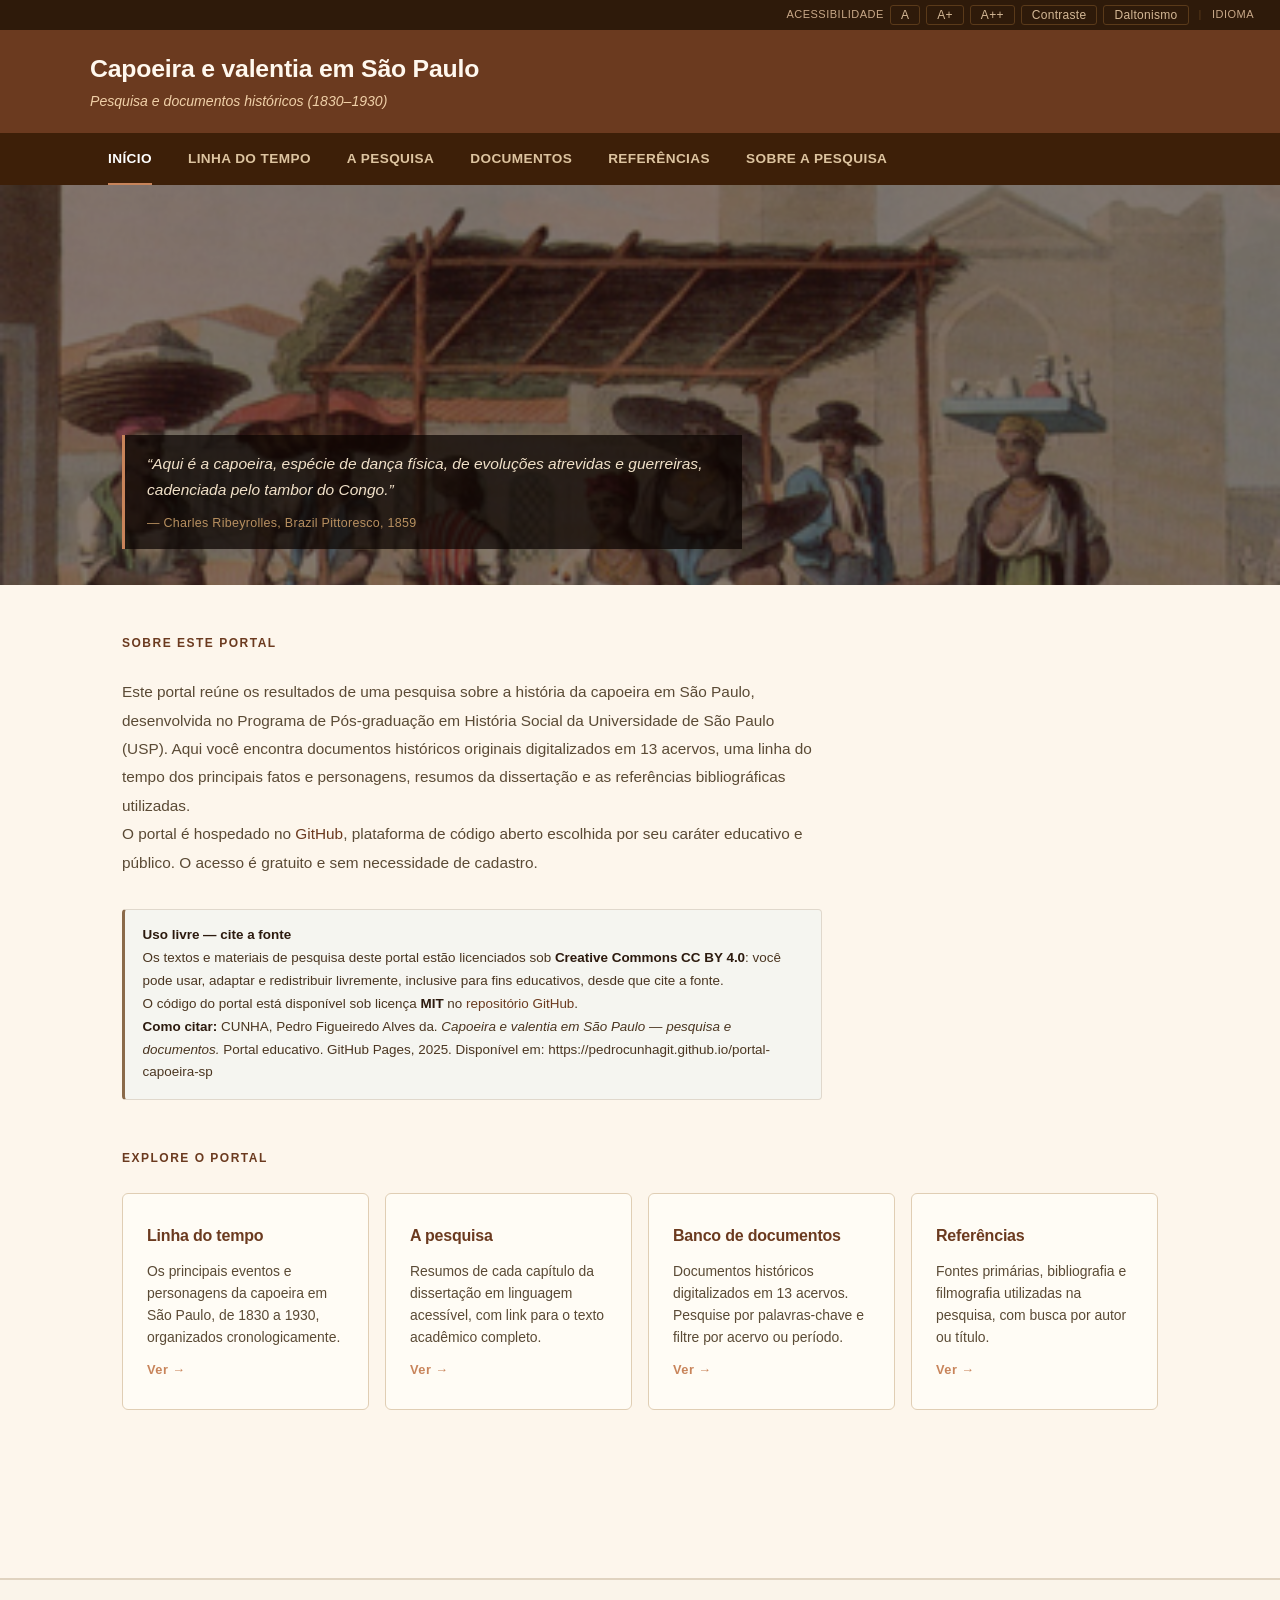
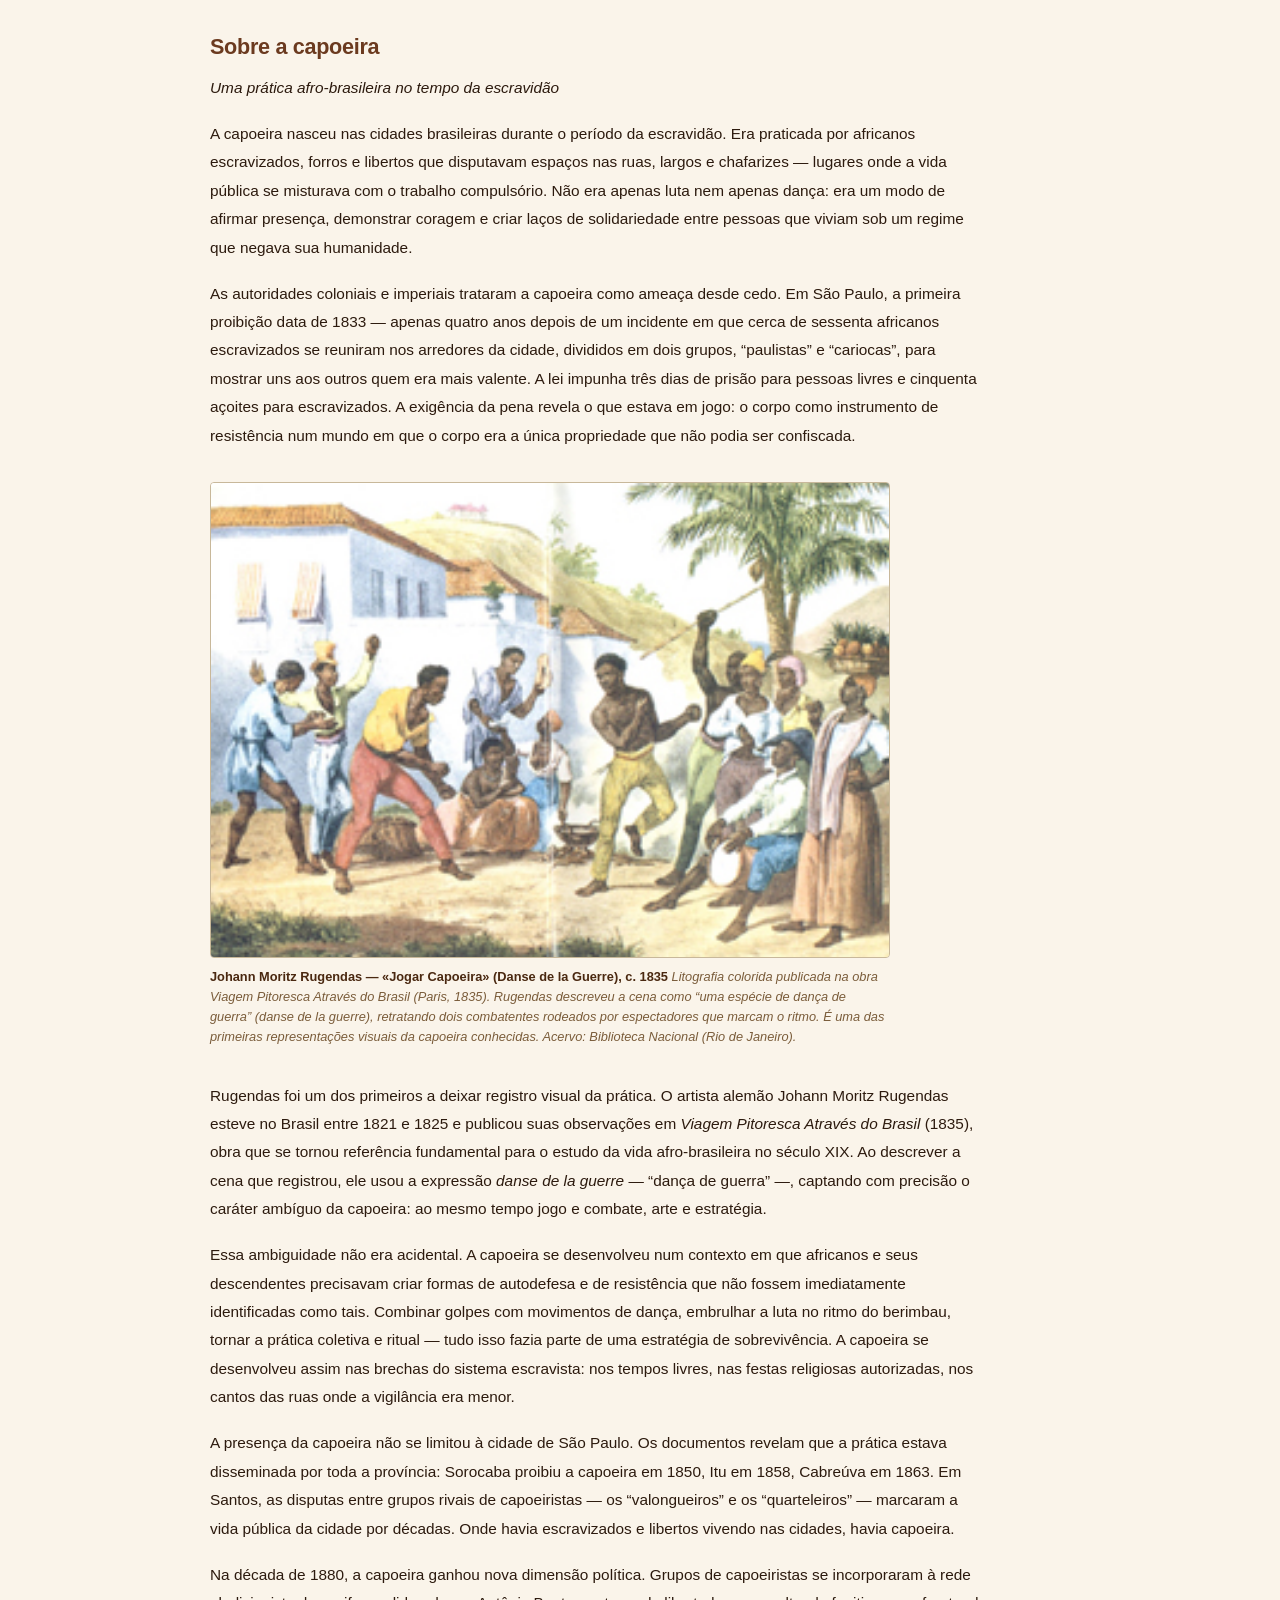
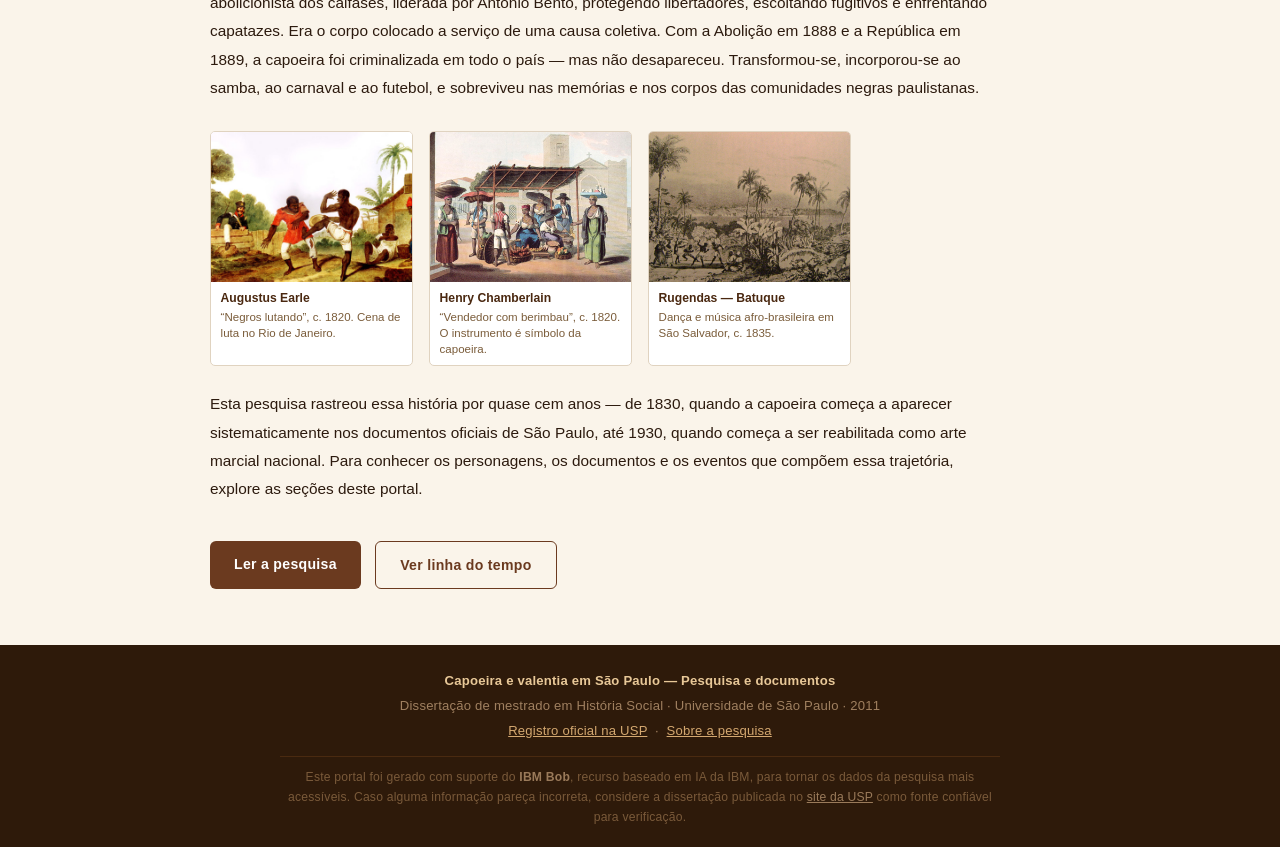
==== commit 45530d99: "Adiciona bloco de licença e uso livre na página inicial" ====
--- a/index.html
+++ b/index.html
@@ -101,6 +101,26 @@
       flex-wrap: wrap;
     }
 
+    /* === BLOCO LICENÇA === */
+    .licenca-bloco {
+      margin-top: 2rem;
+      padding: .9rem 1.1rem;
+      background: #f5f5f0;
+      border: 1px solid #e0d8cc;
+      border-left: 3px solid #8a6a4a;
+      border-radius: 4px;
+      max-width: 700px;
+      font-size: .84rem;
+      color: #4a3520;
+      line-height: 1.7;
+    }
+    .licenca-bloco strong {
+      color: #2c1a0e;
+    }
+    .licenca-bloco a {
+      color: #6b3a1f;
+    }
+
     @media (max-width: 600px) {
       .pintores-grid { grid-template-columns: repeat(2, 1fr); }
       .pintor-card img { height: 120px; }
@@ -155,6 +175,21 @@
       <p style="max-width: 700px; color: var(--text-muted); font-size: 0.96rem; line-height: 1.85;">
         Este portal re&uacute;ne os resultados de uma pesquisa sobre a hist&oacute;ria da capoeira em S&atilde;o Paulo, desenvolvida no Programa de P&oacute;s-gradua&ccedil;&atilde;o em Hist&oacute;ria Social da Universidade de S&atilde;o Paulo (USP). Aqui voc&ecirc; encontra documentos hist&oacute;ricos originais digitalizados em 13 acervos, uma linha do tempo dos principais fatos e personagens, resumos da disserta&ccedil;&atilde;o e as refer&ecirc;ncias bibliogr&aacute;ficas utilizadas.
       </p>
+      <p style="max-width: 700px; color: var(--text-muted); font-size: 0.96rem; line-height: 1.85;">
+        O portal &eacute; hospedado no <a href="https://github.com/pedrocunhagit/portal-capoeira-sp" target="_blank" rel="noopener" style="color:var(--accent);">GitHub</a>, plataforma de c&oacute;digo aberto escolhida por seu car&aacute;ter educativo e p&uacute;blico. O acesso &eacute; gratuito e sem necessidade de cadastro.
+      </p>
+
+      <!-- Bloco de licença -->
+      <div class="licenca-bloco" role="note" aria-label="Informa&ccedil;&otilde;es de licen&ccedil;a e uso">
+        <strong>Uso livre &mdash; cite a fonte</strong><br />
+        Os textos e materiais de pesquisa deste portal est&atilde;o licenciados sob
+        <a href="https://creativecommons.org/licenses/by/4.0/deed.pt" target="_blank" rel="noopener"><strong>Creative Commons CC&nbsp;BY&nbsp;4.0</strong></a>:
+        voc&ecirc; pode usar, adaptar e redistribuir livremente, inclusive para fins educativos, desde que cite a fonte.<br />
+        O c&oacute;digo do portal est&aacute; dispon&iacute;vel sob licen&ccedil;a <strong>MIT</strong> no
+        <a href="https://github.com/pedrocunhagit/portal-capoeira-sp" target="_blank" rel="noopener">reposit&oacute;rio GitHub</a>.<br />
+        <strong>Como citar:</strong> CUNHA, Pedro Figueiredo Alves da. <em>Capoeira e valentia em S&atilde;o Paulo &mdash; pesquisa e documentos.</em>
+        Portal educativo. GitHub Pages, 2025. Dispon&iacute;vel em: https://pedrocunhagit.github.io/portal-capoeira-sp
+      </div>
     </section>
 
     <section aria-labelledby="secoes-titulo">
@@ -191,7 +226,7 @@
       <p class="sobre-cap-subtitulo">Uma pr&aacute;tica afro-brasileira no tempo da escravid&atilde;o</p>
 
       <p>
-        A capoeira nasceu nas cidades brasileiras durante o per&iacute;odo da escravid&atilde;o. Era praticada por africanos escravizados, forros e libertos que disputavam espa&ccedil;os nas ruas, largos e chafarizes &mdash; lugares onde a vida p&uacute;blica se misturava com o trabalho compuls&oacute;rio. N&atilde;o era apenas luta nem apenas dan&ccedil;a: era um modo de afirmar presen&ccedil;a, demonstrar coragem e criar laos de solidariedade entre pessoas que viviam sob um regime que negava sua humanidade.
+        A capoeira nasceu nas cidades brasileiras durante o per&iacute;odo da escravid&atilde;o. Era praticada por africanos escravizados, forros e libertos que disputavam espa&ccedil;os nas ruas, largos e chafarizes &mdash; lugares onde a vida p&uacute;blica se misturava com o trabalho compuls&oacute;rio. N&atilde;o era apenas luta nem apenas dan&ccedil;a: era um modo de afirmar presen&ccedil;a, demonstrar coragem e criar la&ccedil;os de solidariedade entre pessoas que viviam sob um regime que negava sua humanidade.
       </p>
 
       <p>
@@ -213,7 +248,7 @@
       </p>
 
       <p>
-        Essa ambig&uuml;idade n&atilde;o era acidental. A capoeira se desenvolveu num contexto em que africanos e seus descendentes precisavam criar formas de auto-defesa e de resist&ecirc;ncia que n&atilde;o fossem imediatamente identificadas como tais. Combinar golpes com movimentos de dan&ccedil;a, embrulhar a luta no ritmo do berimbau, tornar a pr&aacute;tica coletiva e ritual &mdash; tudo isso fazia parte de uma estrat&eacute;gia de sobreviv&ecirc;ncia. A capoeira se desenvolveu assim nas brechas do sistema escravista: nos tempos livres, nas festas religiosas autorizadas, nos cantos das ruas onde a vigil&acirc;ncia era menor.
+        Essa ambiguidade n&atilde;o era acidental. A capoeira se desenvolveu num contexto em que africanos e seus descendentes precisavam criar formas de autodefesa e de resist&ecirc;ncia que n&atilde;o fossem imediatamente identificadas como tais. Combinar golpes com movimentos de dan&ccedil;a, embrulhar a luta no ritmo do berimbau, tornar a pr&aacute;tica coletiva e ritual &mdash; tudo isso fazia parte de uma estrat&eacute;gia de sobreviv&ecirc;ncia. A capoeira se desenvolveu assim nas brechas do sistema escravista: nos tempos livres, nas festas religiosas autorizadas, nos cantos das ruas onde a vigil&acirc;ncia era menor.
       </p>
 
       <p>
